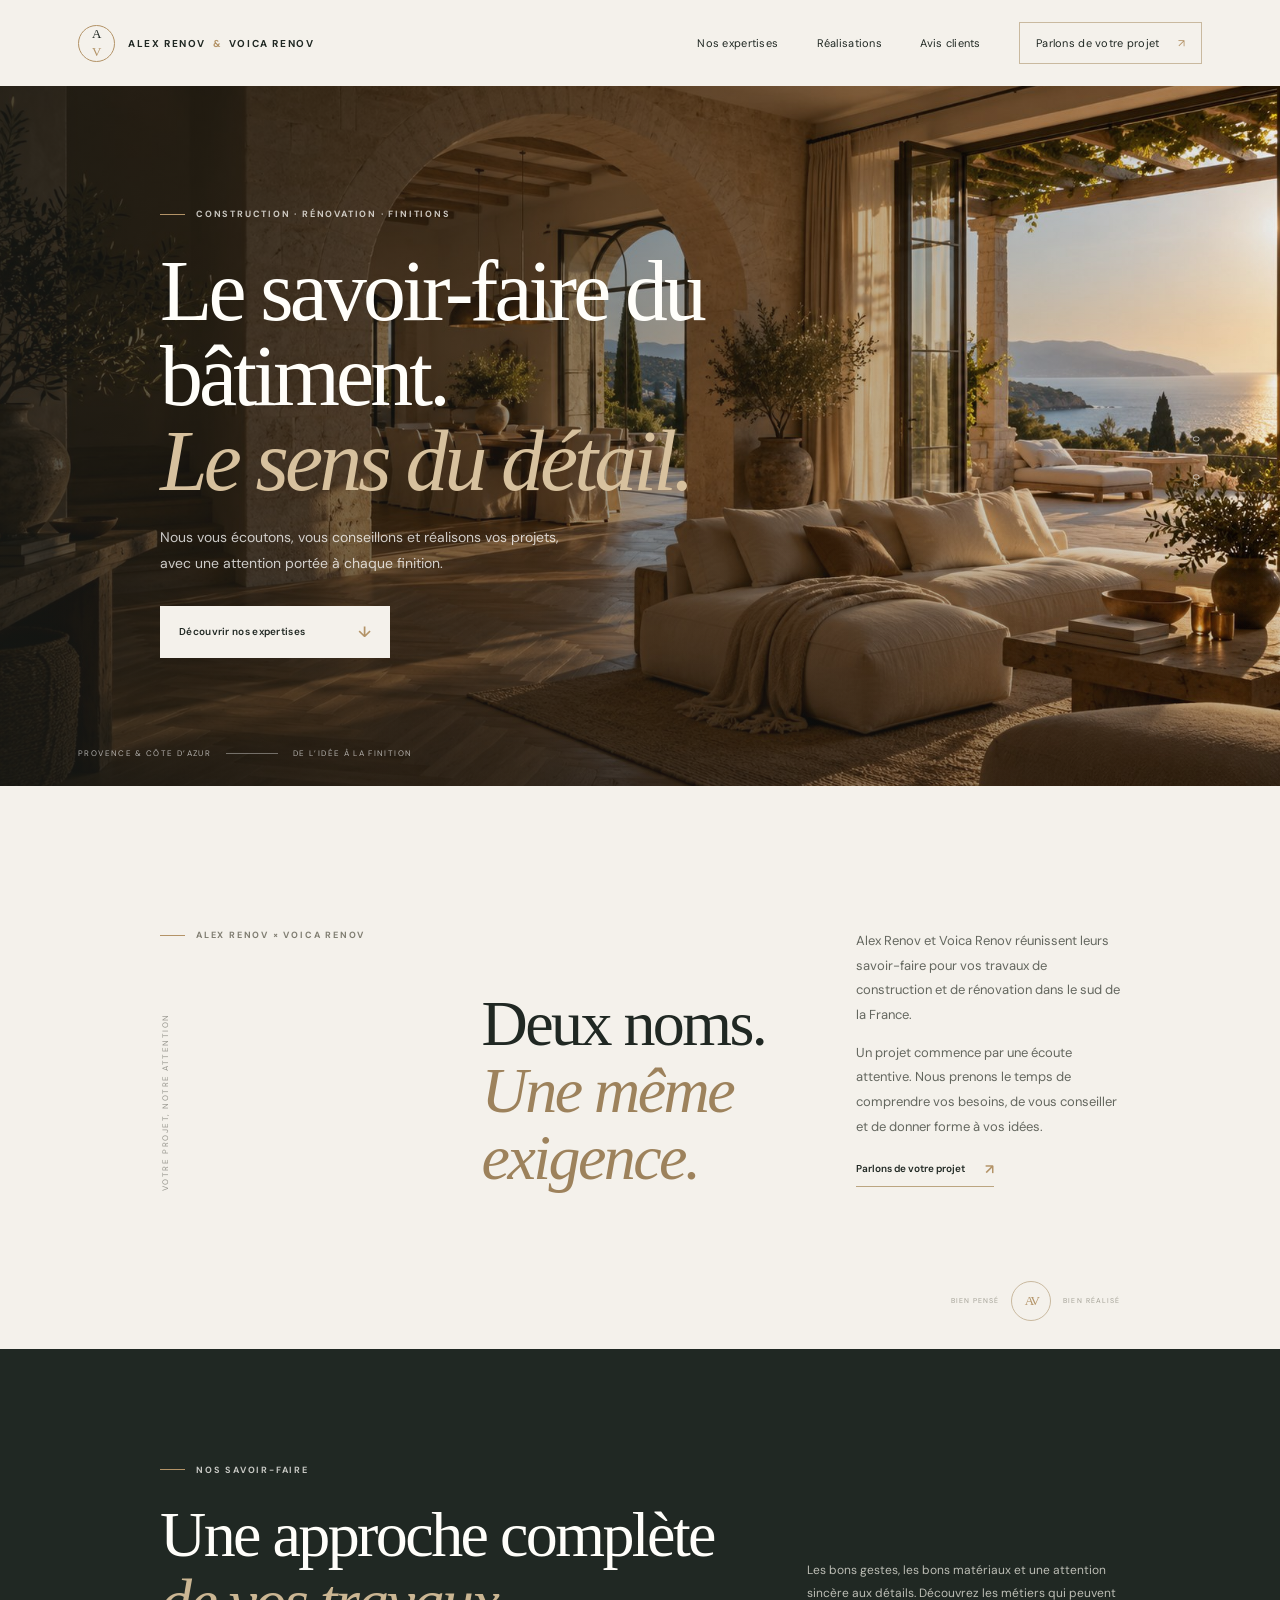
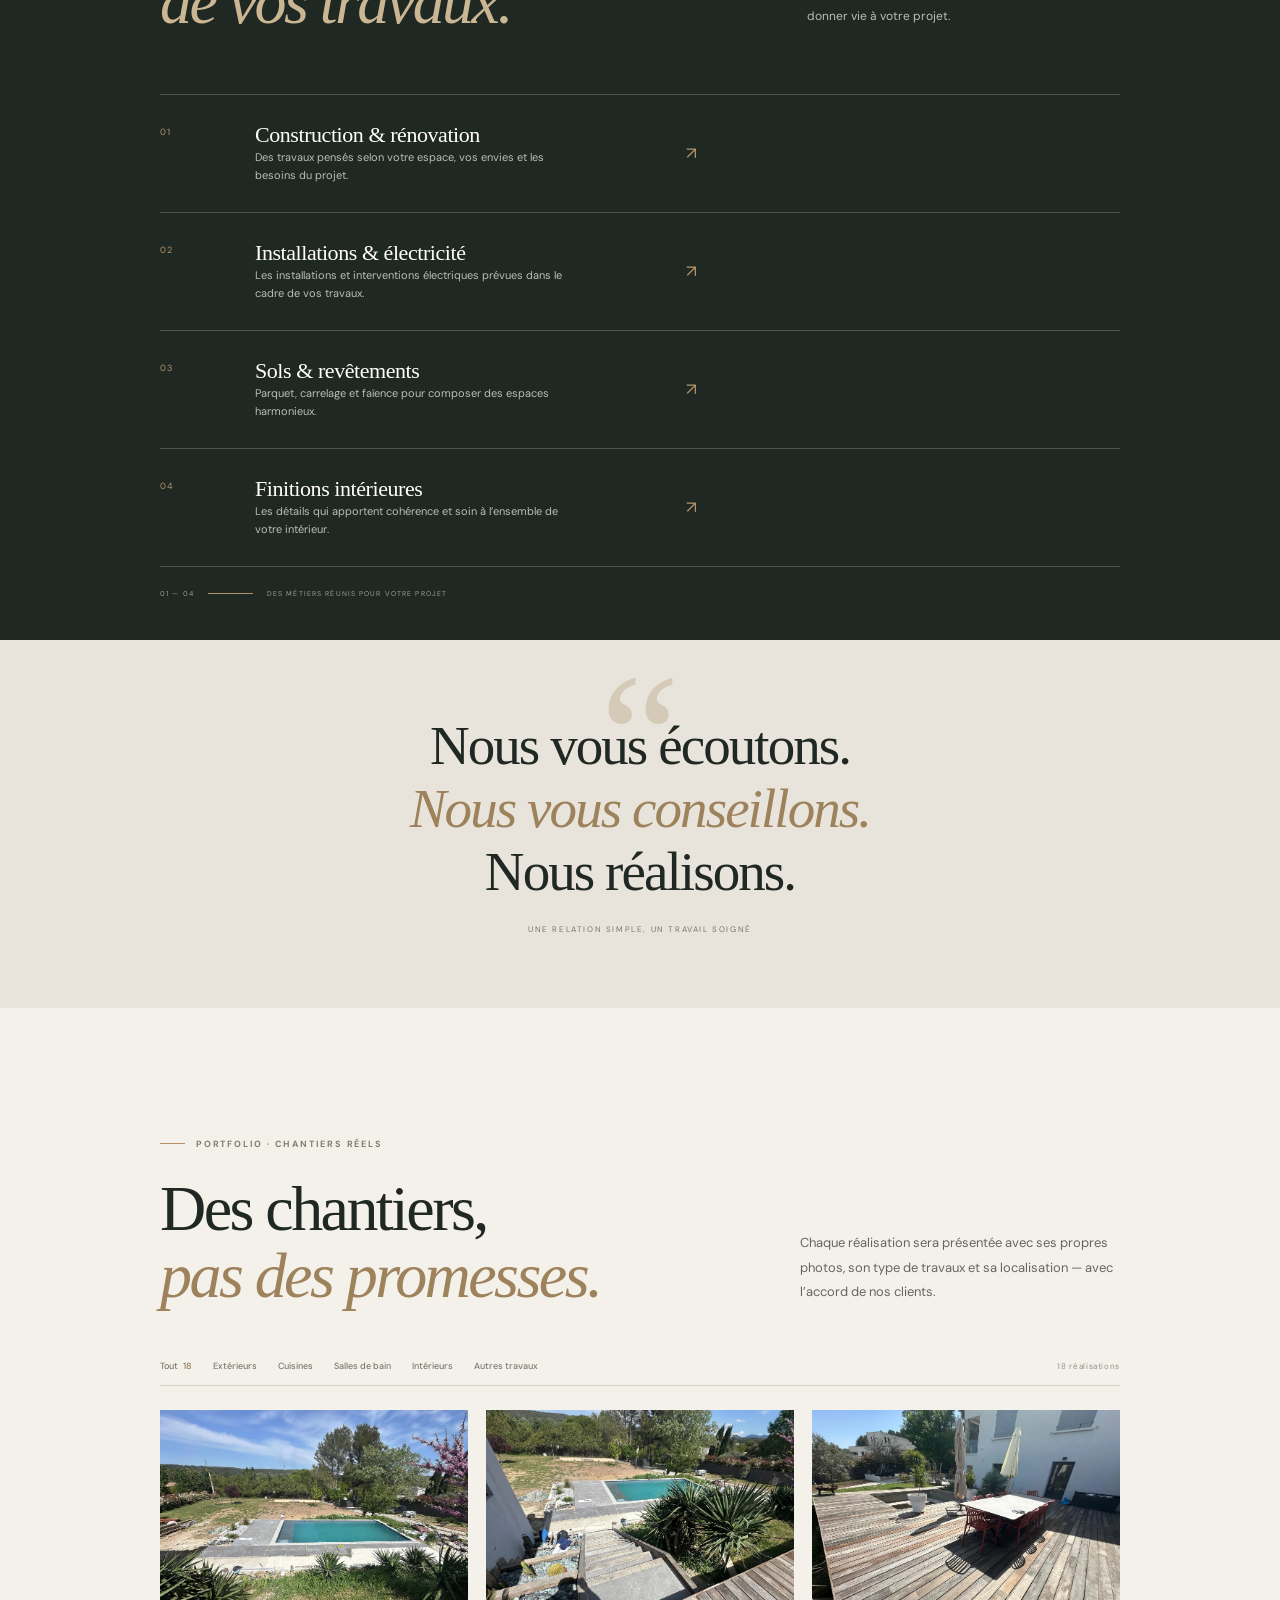
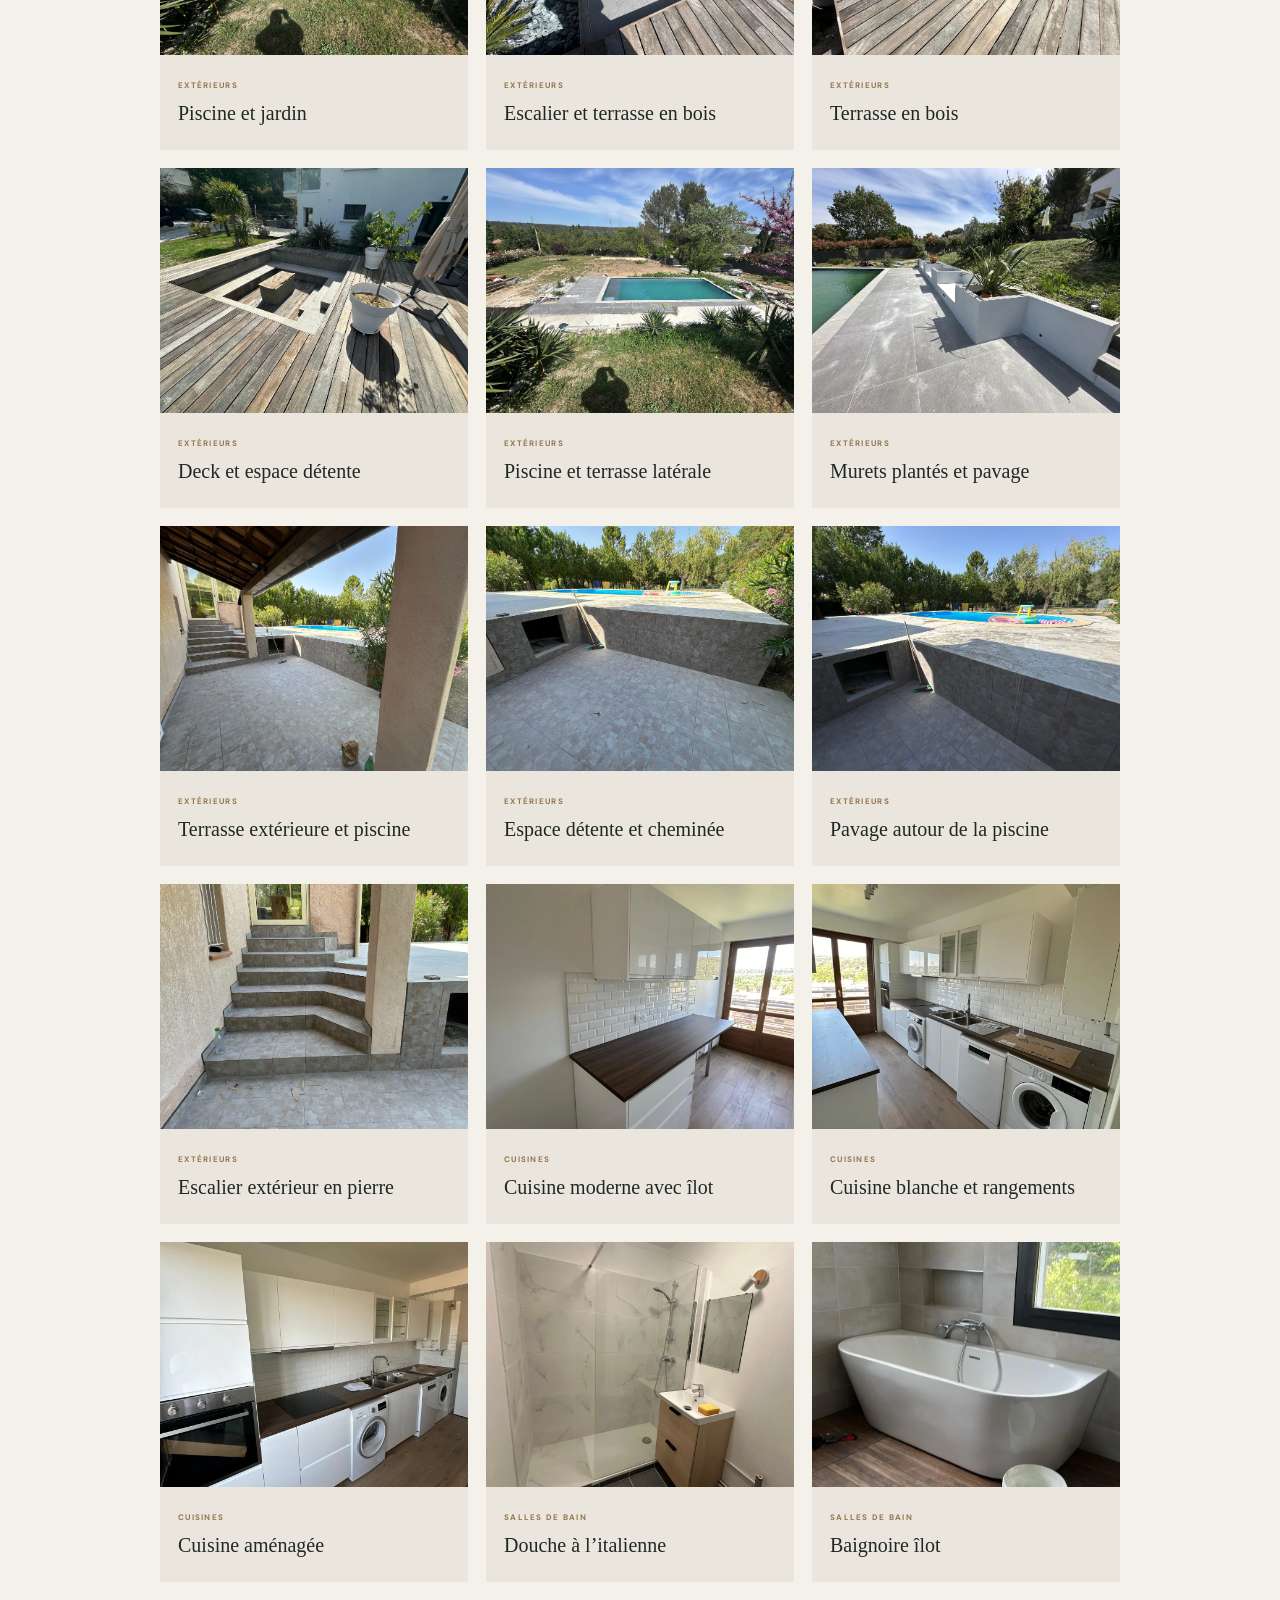
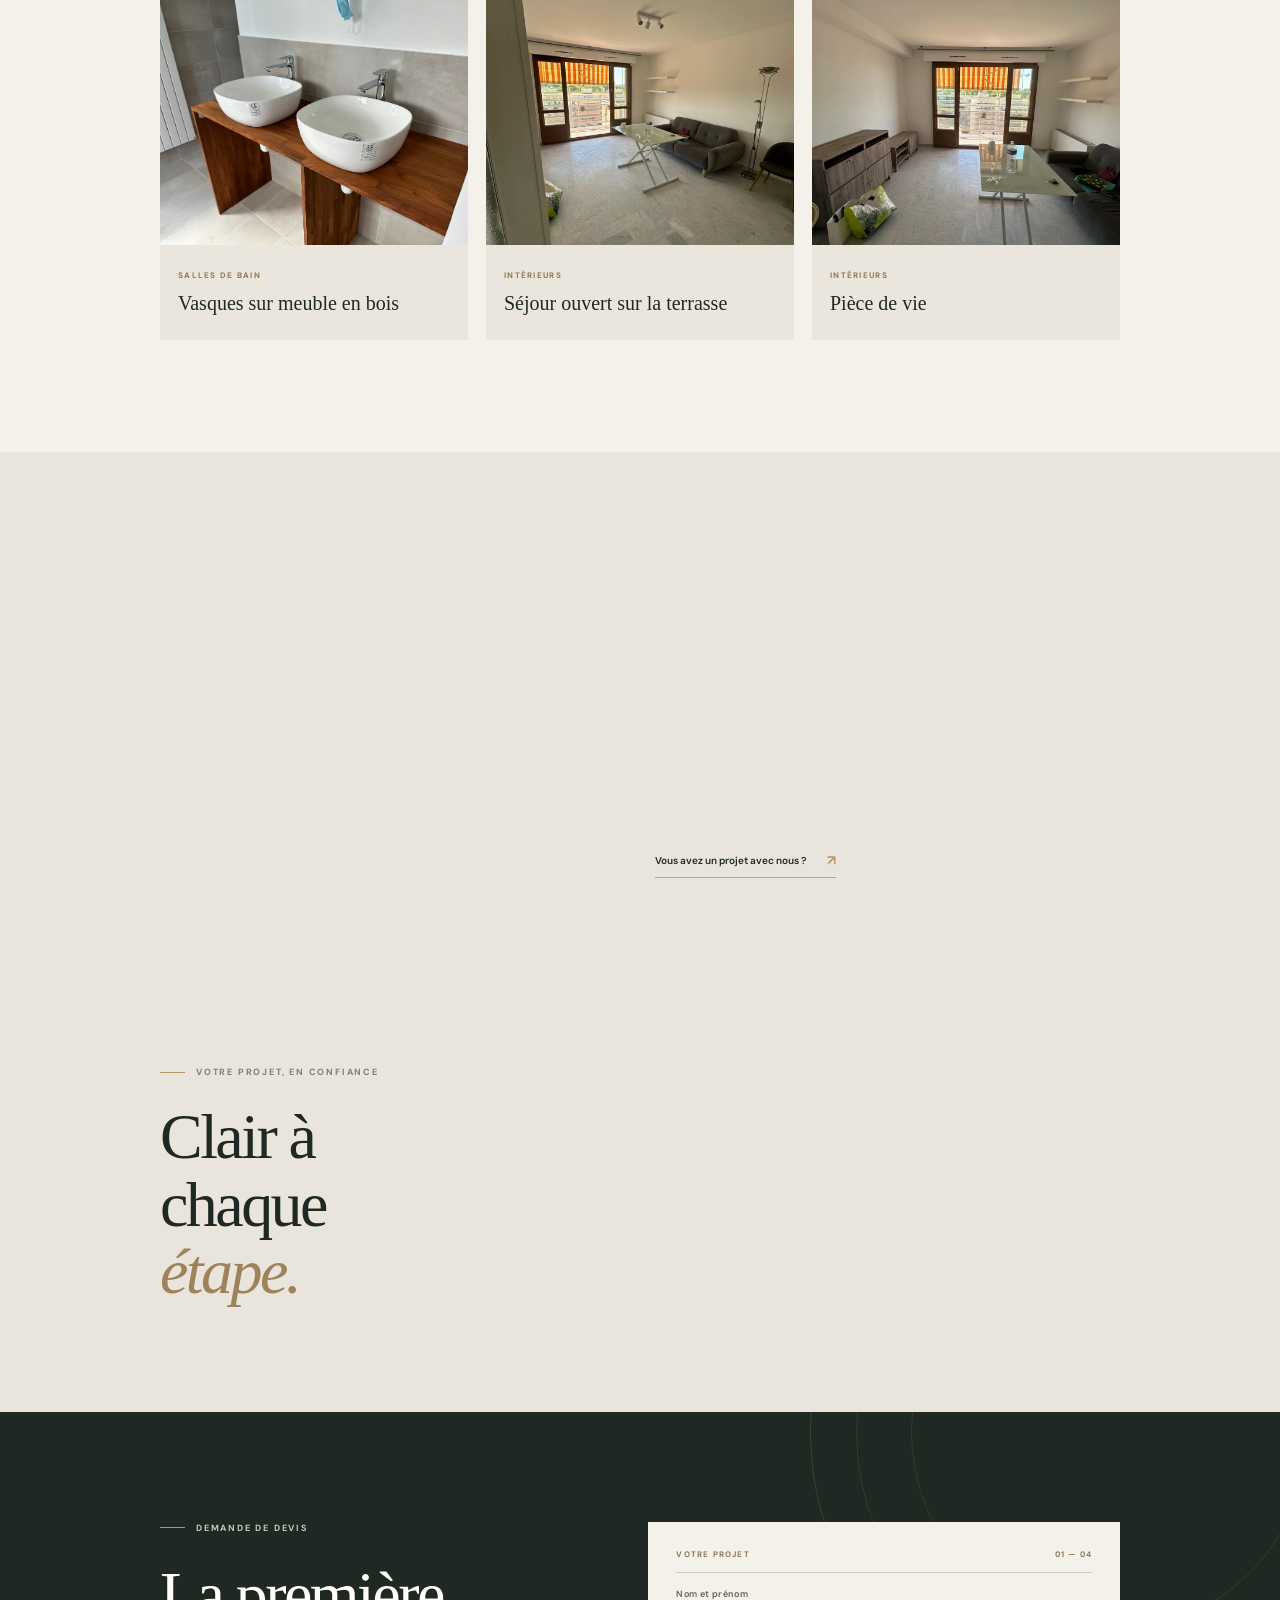
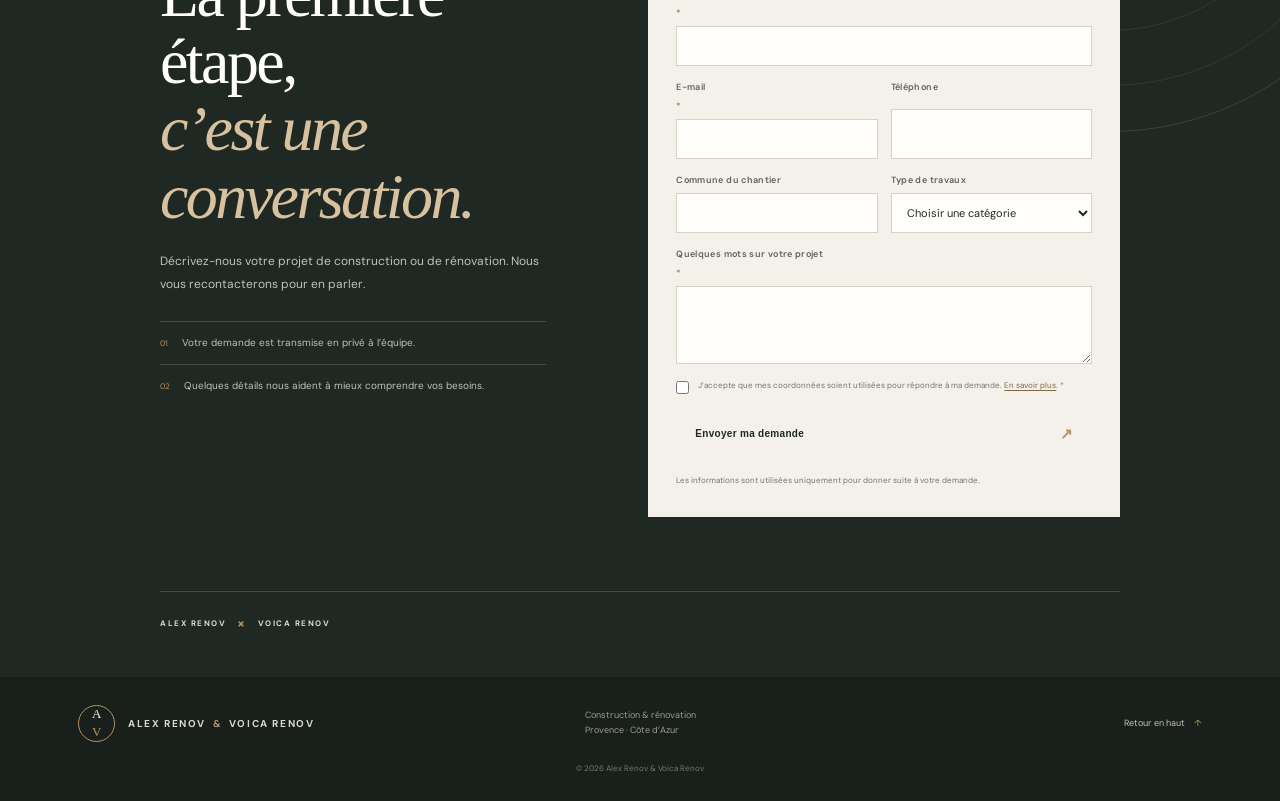
==== index.html @ f27bc90b "Publish Alex Renov & Voica Renov website" ====
<!doctype html>
<html lang="fr">
  <head>
    <meta charset="utf-8" />
    <meta name="viewport" content="width=device-width, initial-scale=1" />
    <meta name="theme-color" content="#202823" />
    <meta name="description" content="Alex Renov & Voica Renov — construction, rénovation et finitions en Provence et sur la Côte d’Azur. Nous vous écoutons, vous conseillons et réalisons vos projets." />
    <title>Alex Renov &amp; Voica Renov — Construction & rénovation</title>
    <link rel="preconnect" href="https://fonts.googleapis.com" />
    <link rel="preconnect" href="https://fonts.gstatic.com" crossorigin />
    <link href="https://fonts.googleapis.com/css2?family=DM+Sans:wght@400;500;600;700&family=Manrope:wght@400;500;600;700&display=swap" rel="stylesheet" />
    <link rel="stylesheet" href="styles.css" />
  </head>
  <body>
    <header class="site-header" id="top">
      <a class="brand" href="#top" aria-label="Alex Renov et Voica Renov — accueil">
        <span class="brand-mark" aria-hidden="true">A<span>V</span></span>
        <span class="brand-name">ALEX RENOV <i>&amp;</i> VOICA RENOV</span>
      </a>
      <button class="menu-toggle" aria-expanded="false" aria-controls="main-nav" aria-label="Ouvrir le menu">
        <span></span><span></span>
      </button>
      <nav class="main-nav" id="main-nav" aria-label="Navigation principale">
        <a href="#expertises">Nos expertises</a>
        <a href="#projets">Réalisations</a>
        <a href="#avis">Avis clients</a>
        <a class="nav-cta" href="#contact">Parlons de votre projet <span aria-hidden="true">↗</span></a>
      </nav>
    </header>

    <main>
      <section class="hero" aria-labelledby="hero-title">
        <div class="hero-image" role="img" aria-label="Intérieur méditerranéen lumineux avec pierre naturelle et parquet en chêne"></div>
        <div class="hero-content">
          <p class="eyebrow light"><span></span> CONSTRUCTION · RÉNOVATION · FINITIONS</p>
          <h1 id="hero-title">Le savoir-faire du bâtiment.<br /><em>Le sens du détail.</em></h1>
          <p class="hero-copy">Nous vous écoutons, vous conseillons et réalisons vos projets, avec une attention portée à chaque finition.</p>
          <a class="button button-light" href="#expertises">Découvrir nos expertises <span aria-hidden="true">↓</span></a>
        </div>
        <div class="hero-bottom">
          <span>PROVENCE &amp; CÔTE D’AZUR</span>
          <span class="hero-bottom-line"></span>
          <span>DE L’IDÉE À LA FINITION</span>
        </div>
        <div class="hero-index" aria-hidden="true">01 <span>/</span> 04</div>
      </section>

      <section class="intro section" id="approche">
        <div class="intro-label">
          <p class="eyebrow"><span></span> ALEX RENOV × VOICA RENOV</p>
          <p class="vertical-note">VOTRE PROJET, NOTRE ATTENTION</p>
        </div>
        <div class="intro-main">
          <h2>Deux noms.<br /><em>Une même exigence.</em></h2>
          <div class="intro-text">
            <p>Alex Renov et Voica Renov réunissent leurs savoir-faire pour vos travaux de construction et de rénovation dans le sud de la France.</p>
            <p>Un projet commence par une écoute attentive. Nous prenons le temps de comprendre vos besoins, de vous conseiller et de donner forme à vos idées.</p>
            <a class="text-link" href="#contact">Parlons de votre projet <span aria-hidden="true">↗</span></a>
          </div>
        </div>
        <div class="intro-stamp" aria-hidden="true"><span>BIEN PENSÉ</span><b>AV</b><span>BIEN RÉALISÉ</span></div>
      </section>

      <section class="expertise section" id="expertises">
        <div class="section-heading">
          <div>
            <p class="eyebrow light"><span></span> NOS SAVOIR-FAIRE</p>
            <h2>Une approche complète<br /><em>de vos travaux.</em></h2>
          </div>
          <p class="section-lead">Les bons gestes, les bons matériaux et une attention sincère aux détails. Découvrez les métiers qui peuvent donner vie à votre projet.</p>
        </div>
        <div class="expertise-list">
          <article class="expertise-item">
            <span class="expertise-number">01</span>
            <div><h3>Construction &amp; rénovation</h3><p>Des travaux pensés selon votre espace, vos envies et les besoins du projet.</p></div>
            <span class="expertise-arrow" aria-hidden="true">↗</span>
          </article>
          <article class="expertise-item">
            <span class="expertise-number">02</span>
            <div><h3>Installations &amp; électricité</h3><p>Les installations et interventions électriques prévues dans le cadre de vos travaux.</p></div>
            <span class="expertise-arrow" aria-hidden="true">↗</span>
          </article>
          <article class="expertise-item">
            <span class="expertise-number">03</span>
            <div><h3>Sols &amp; revêtements</h3><p>Parquet, carrelage et faïence pour composer des espaces harmonieux.</p></div>
            <span class="expertise-arrow" aria-hidden="true">↗</span>
          </article>
          <article class="expertise-item">
            <span class="expertise-number">04</span>
            <div><h3>Finitions intérieures</h3><p>Les détails qui apportent cohérence et soin à l’ensemble de votre intérieur.</p></div>
            <span class="expertise-arrow" aria-hidden="true">↗</span>
          </article>
        </div>
        <div class="expertise-foot"><span>01 — 04</span><span class="foot-rule"></span><span>DES MÉTIERS RÉUNIS POUR VOTRE PROJET</span></div>
      </section>

      <section class="quote-band" aria-label="Notre engagement">
        <div class="quote-mark" aria-hidden="true">“</div>
        <p>Nous vous écoutons.<br /><em>Nous vous conseillons.</em><br />Nous réalisons.</p>
        <span class="quote-caption">UNE RELATION SIMPLE, UN TRAVAIL SOIGNÉ</span>
      </section>

      <section class="portfolio section" id="projets">
        <div class="projects-heading">
          <div>
            <p class="eyebrow"><span></span> PORTFOLIO · CHANTIERS RÉELS</p>
            <h2>Des chantiers,<br /><em>pas des promesses.</em></h2>
          </div>
          <p>Chaque réalisation sera présentée avec ses propres photos, son type de travaux et sa localisation — avec l’accord de nos clients.</p>
        </div>
        <div class="portfolio-toolbar">
          <div class="portfolio-filters" role="group" aria-label="Filtrer les réalisations">
            <button type="button" data-filter="all" aria-pressed="true">Tout <span id="portfolio-total">18</span></button>
            <button type="button" data-filter="exterieurs" aria-pressed="false">Extérieurs</button>
            <button type="button" data-filter="cuisines" aria-pressed="false">Cuisines</button>
            <button type="button" data-filter="salles-de-bain" aria-pressed="false">Salles de bain</button>
            <button type="button" data-filter="interieurs" aria-pressed="false">Intérieurs</button>
            <button type="button" data-filter="autres-travaux" aria-pressed="false">Autres travaux</button>
          </div>
          <p id="portfolio-count" class="portfolio-count">18 réalisations</p>
        </div>
        <div class="portfolio-grid" id="portfolio-grid" aria-live="polite">
        </div>
      </section>

      <section class="reviews section" id="avis">
        <div class="reviews-copy">
          <p class="eyebrow"><span></span> AVIS CLIENTS</p>
          <h2>La confiance se construit<br /><em>projet après projet.</em></h2>
          <p>Les retours de nos clients sont publiés avec leur accord et une source clairement indiquée lorsqu’elle est disponible.</p>
          <a class="review-platform-link" id="review-platform-link" hidden target="_blank" rel="noopener noreferrer"></a>
        </div>
        <div class="reviews-list" id="reviews-list" aria-live="polite">
          <div class="review-empty"><span aria-hidden="true">✳</span><p>Les avis clients seront présentés ici après validation et accord de leurs auteurs.</p></div>
        </div>
        <a class="text-link" href="#contact">Vous avez un projet avec nous ? <span aria-hidden="true">↗</span></a>
      </section>

      <section class="process section">
        <div class="process-heading">
          <p class="eyebrow"><span></span> VOTRE PROJET, EN CONFIANCE</p>
          <h2>Clair à chaque<br /><em>étape.</em></h2>
        </div>
        <div class="process-steps">
          <article><span>01</span><h3>Écouter</h3><p>Vous nous partagez votre idée, vos besoins et vos priorités.</p></article>
          <article><span>02</span><h3>Conseiller</h3><p>Nous échangeons avec vous sur les travaux à envisager.</p></article>
          <article><span>03</span><h3>Réaliser</h3><p>Nous donnons forme au projet convenu, avec soin pour les détails.</p></article>
        </div>
      </section>

      <section class="contact" id="contact">
        <div class="contact-orb" aria-hidden="true"></div>
        <div class="contact-layout">
          <div class="contact-content">
            <p class="eyebrow light"><span></span> DEMANDE DE DEVIS</p>
            <h2>La première étape,<br /><em>c’est une conversation.</em></h2>
            <p>Décrivez-nous votre projet de construction ou de rénovation. Nous vous recontacterons pour en parler.</p>
            <div class="contact-promise"><span>01</span><p>Votre demande est transmise en privé à l’équipe.</p></div>
            <div class="contact-promise"><span>02</span><p>Quelques détails nous aident à mieux comprendre vos besoins.</p></div>
            <a class="direct-contact" id="direct-contact" hidden></a>
          </div>
          <form class="lead-form" id="lead-form">
            <div class="form-heading"><span>VOTRE PROJET</span><span>01 — 04</span></div>
            <label>Nom et prénom <em>*</em><input name="name" autocomplete="name" required maxlength="120" /></label>
            <div class="form-row">
              <label>E-mail <em>*</em><input name="email" type="email" autocomplete="email" required maxlength="254" /></label>
              <label>Téléphone<input name="phone" type="tel" autocomplete="tel" maxlength="40" /></label>
            </div>
            <div class="form-row">
              <label>Commune du chantier<input name="project_city" autocomplete="address-level2" maxlength="120" /></label>
              <label>Type de travaux
                <select name="service_type">
                  <option value="">Choisir une catégorie</option>
                  <option>Construction</option><option>Rénovation</option><option>Électricité</option>
                  <option>Installations</option><option>Parquet</option><option>Carrelage &amp; faïence</option><option>Finitions</option><option>Autre</option>
                </select>
              </label>
            </div>
            <label>Quelques mots sur votre projet <em>*</em><textarea name="message" rows="4" required minlength="10" maxlength="4000"></textarea></label>
            <label class="consent"><input type="checkbox" name="consent" required /><span>J’accepte que mes coordonnées soient utilisées pour répondre à ma demande. <a href="confidentialite.html">En savoir plus</a>. <em>*</em></span></label>
            <div class="honeypot" aria-hidden="true"><label>Ne pas remplir<input name="website" tabindex="-1" autocomplete="off" /></label></div>
            <button class="button button-light form-submit" type="submit">Envoyer ma demande <span aria-hidden="true">↗</span></button>
            <p class="form-status" id="form-status" role="status" aria-live="polite">Les informations sont utilisées uniquement pour donner suite à votre demande.</p>
          </form>
        </div>
        <div class="contact-brands"><span>ALEX RENOV</span><i>×</i><span>VOICA RENOV</span></div>
      </section>
    </main>

    <footer class="site-footer">
      <a class="brand footer-brand" href="#top"><span class="brand-mark" aria-hidden="true">A<span>V</span></span><span class="brand-name">ALEX RENOV <i>&amp;</i> VOICA RENOV</span></a>
      <p>Construction &amp; rénovation<br />Provence · Côte d’Azur</p>
      <a class="back-top" href="#top">Retour en haut <span aria-hidden="true">↑</span></a>
      <small>© <span id="year"></span> Alex Renov &amp; Voica Renov</small>
    </footer>
    <script src="site-config.js"></script>
    <script src="portfolio-data.js"></script>
    <script src="script.js"></script>
  </body>
</html>
---- styles.css ----
:root {
  --ink: #202823;
  --ink-soft: #38423b;
  --cream: #f4f1eb;
  --paper: #e9e4db;
  --sand: #d3c6b2;
  --gold: #b39367;
  --white: #fffefa;
  --muted: #7b7e75;
  --serif: Georgia, "Times New Roman", serif;
  --sans: "DM Sans", "Manrope", Arial, sans-serif;
}
* { box-sizing: border-box; }
html { scroll-behavior: smooth; }
body { margin: 0; background: var(--cream); color: var(--ink); font-family: var(--sans); -webkit-font-smoothing: antialiased; }
a { color: inherit; text-decoration: none; }
.site-header { height: 86px; padding: 0 6.1vw; display: flex; align-items: center; justify-content: space-between; background: var(--cream); position: relative; z-index: 10; }
.brand { display: inline-flex; align-items: center; gap: 13px; }
.brand-mark { display: grid; place-items: center; width: 37px; height: 37px; border: 1px solid var(--gold); border-radius: 50%; font: 13px var(--serif); letter-spacing: -3px; padding-right: 3px; color: var(--ink); }
.brand-mark span { color: var(--gold); }
.brand-name { font-size: 10px; font-weight: 700; letter-spacing: .16em; white-space: nowrap; }
.brand-name i { color: var(--gold); font-style: normal; padding: 0 3px; }
.main-nav { display: flex; align-items: center; gap: clamp(22px, 3vw, 48px); font-size: 11px; letter-spacing: .025em; }
.main-nav a:not(.nav-cta) { transition: color .2s ease; }
.main-nav a:not(.nav-cta):hover, .text-link:hover { color: #9a784c; }
.nav-cta { border: 1px solid #c9b99f; padding: 13px 16px; transition: background .2s ease, color .2s ease; }
.nav-cta:hover { background: var(--ink); color: var(--cream); }
.nav-cta span { margin-left: 15px; color: var(--gold); }
.menu-toggle { display: none; }
.hero { position: relative; min-height: min(700px, calc(100svh - 86px)); background: #28261e; color: var(--white); display: flex; align-items: center; overflow: hidden; }
.hero-image { position: absolute; inset: 0; background-image: linear-gradient(90deg, rgba(24, 26, 22, .78) 0%, rgba(24, 26, 22, .49) 40%, rgba(24, 26, 22, .05) 100%), linear-gradient(0deg, rgba(23, 24, 20, .3), transparent 38%), url("assets/hero-cote-azur.jpg"); background-position: center; background-size: cover; transform: scale(1.015); }
.hero-content { z-index: 1; position: relative; padding: 82px 0 88px 12.5vw; max-width: 790px; }
.eyebrow { margin: 0; display: flex; align-items: center; gap: 11px; color: #807e72; font-size: 9px; letter-spacing: .2em; font-weight: 700; }
.eyebrow span { display: inline-block; width: 25px; height: 1px; background: var(--gold); }
.eyebrow.light { color: rgba(255, 254, 250, .75); }
h1, h2, h3, p { margin-top: 0; }
.hero h1 { margin: 30px 0 19px; font: 500 clamp(46px, 6.7vw, 90px)/.99 var(--serif); letter-spacing: -.045em; }
h1 em, h2 em, .quote-band em { color: #d7c19e; font-weight: 400; }
.hero-copy { max-width: 430px; color: rgba(255,255,255,.77); font-size: 14px; line-height: 1.9; margin-bottom: 29px; }
.button { display: inline-flex; align-items: center; justify-content: space-between; gap: 35px; min-width: 230px; padding: 16px 19px; font-size: 10px; font-weight: 600; letter-spacing: .03em; transition: background .2s ease, transform .2s ease; }
.button:hover { transform: translateY(-2px); }
.button-light { color: var(--ink); background: var(--cream); }
.button-light:hover { background: var(--white); }
.button span { color: var(--gold); font-size: 15px; }
.hero-bottom { position: absolute; bottom: 28px; left: 6.1vw; right: 6.1vw; display: flex; align-items: center; gap: 15px; color: rgba(255,255,255,.64); font-size: 8px; letter-spacing: .17em; }
.hero-bottom-line { width: 52px; height: 1px; background: rgba(255,255,255,.36); }
.hero-index { position: absolute; right: 6.1vw; top: 50%; writing-mode: vertical-rl; font-size: 9px; letter-spacing: .15em; color: rgba(255,255,255,.74); }
.hero-index span { color: var(--gold); margin: 7px 0; }
.section { padding-left: 12.5vw; padding-right: 12.5vw; }
.intro { position: relative; padding-top: 143px; padding-bottom: 157px; display: grid; grid-template-columns: 1fr 3fr; gap: 8.5vw; }
.intro-label { display: flex; flex-direction: column; justify-content: space-between; }
.vertical-note { writing-mode: vertical-rl; transform: rotate(180deg); align-self: flex-start; margin: 0; color: #96958d; font-size: 8px; letter-spacing: .19em; }
.intro-main { display: grid; grid-template-columns: 1.1fr .9fr; gap: 4vw; align-items: end; }
h2 { margin-bottom: 0; font: 500 clamp(39px, 5vw, 65px)/1.05 var(--serif); letter-spacing: -.04em; }
h2 em { color: #9d825c; }
.intro-text { padding-bottom: 5px; }
.intro-text p, .projects-heading > p { color: #64675f; font-size: 13px; line-height: 1.9; }
.intro-text p + p { margin-top: 13px; }
.text-link { display: inline-flex; align-items: center; gap: 20px; border-bottom: 1px solid #bba580; padding-bottom: 8px; margin-top: 7px; font-size: 10px; font-weight: 600; transition: color .2s; }
.text-link span { color: var(--gold); font-size: 14px; }
.intro-stamp { position: absolute; bottom: 28px; right: 12.5vw; display: flex; align-items: center; gap: 12px; color: #a2a095; font-size: 7px; letter-spacing: .15em; }
.intro-stamp b { width: 40px; height: 40px; border: 1px solid #c9b99f; border-radius: 50%; display: grid; place-items: center; color: var(--gold); font: 13px var(--serif); letter-spacing: -2px; }
.expertise { background: var(--ink); color: var(--white); padding-top: 115px; padding-bottom: 42px; }
.section-heading { display: flex; align-items: end; justify-content: space-between; gap: 50px; margin-bottom: 59px; }
.section-heading h2 { margin-top: 25px; }
.section-heading h2 em { color: #cbb693; }
.section-lead { max-width: 310px; margin: 0 3px 7px 0; color: #bcbdb5; font-size: 12px; line-height: 1.9; }
.expertise-list { border-top: 1px solid rgba(255,255,255,.2); }
.expertise-item { display: grid; grid-template-columns: 65px 1.05fr 1fr 22px; gap: 30px; align-items: center; min-height: 118px; border-bottom: 1px solid rgba(255,255,255,.2); transition: padding .25s ease, background .25s ease; }
.expertise-item:hover { padding-left: 12px; background: rgba(255,255,255,.025); }
.expertise-number { align-self: start; padding-top: 31px; color: var(--gold); font-size: 9px; letter-spacing: .12em; }
.expertise-item h3 { margin: 0; font: 400 22px var(--serif); letter-spacing: -.02em; }
.expertise-item p { max-width: 310px; margin: 0; color: #bcbdb5; font-size: 11px; line-height: 1.7; }
.expertise-arrow { color: var(--gold); font-size: 17px; }
.expertise-foot { display: flex; align-items: center; gap: 14px; padding-top: 22px; color: #9d9e96; font-size: 7px; letter-spacing: .16em; }
.foot-rule { width: 45px; height: 1px; background: var(--gold); }
.quote-band { min-height: 360px; padding: 74px 15px; display: grid; place-items: center; text-align: center; background: var(--paper); position: relative; overflow: hidden; }
.quote-mark { position: absolute; top: 26px; color: #d5cab8; font: 180px/.8 var(--serif); }
.quote-band p { z-index: 1; margin: 0 0 20px; font: 500 clamp(33px, 4.4vw, 55px)/1.15 var(--serif); letter-spacing: -.035em; }
.quote-band em { color: #9d825c; }
.quote-caption { color: #77776e; font-size: 8px; letter-spacing: .2em; }
.portfolio { padding-top: 130px; padding-bottom: 112px; }
.projects-heading { display: flex; justify-content: space-between; align-items: end; gap: 50px; margin-bottom: 51px; }
.projects-heading h2 { margin-top: 25px; }
.projects-heading > p { max-width: 320px; margin-bottom: 4px; }
.portfolio-toolbar { display: flex; align-items: center; justify-content: space-between; gap: 20px; margin: 0 0 24px; border-bottom: 1px solid #d5cec2; }
.portfolio-filters { display: flex; flex-wrap: wrap; gap: 7px 21px; }
.portfolio-filters button { position: relative; border: 0; padding: 0 0 13px; background: transparent; color: #77796f; font: 500 9px var(--sans); cursor: pointer; }
.portfolio-filters button:hover,.portfolio-filters button.active { color: var(--ink); }
.portfolio-filters button.active::after { content: ""; position: absolute; bottom: -1px; left: 0; right: 0; height: 2px; background: var(--gold); }
.portfolio-filters button span { color: #92764e; margin-left: 3px; }
.portfolio-count { flex: 0 0 auto; margin: 0 0 13px; color: #929187; font-size: 8px; letter-spacing: .08em; }
.portfolio-grid { display: grid; grid-template-columns: repeat(3, minmax(0, 1fr)); gap: 18px; }
.portfolio-empty { grid-column: 1/-1; min-height: 286px; padding: 45px; display: flex; flex-direction: column; align-items: flex-start; justify-content: center; border-top: 1px solid #cfc5b6; border-bottom: 1px solid #cfc5b6; background: #eeeae2; }
.empty-index { color: var(--gold); font-size: 8px; letter-spacing: .2em; }
.portfolio-empty h3 { margin: 22px 0 12px; font: 500 36px/1.1 var(--serif); letter-spacing: -.03em; }
.portfolio-empty h3 em { color: #9d825c; font-weight: 400; }
.portfolio-empty p { max-width: 510px; margin: 0; color: #6b6d64; font-size: 11px; line-height: 1.8; }
.portfolio-card { min-width: 0; background: #ebe6dd; }
.portfolio-card img { display: block; width: 100%; height: 245px; object-fit: cover; background: #d8d1c6; }
.portfolio-caption { padding: 17px 18px 20px; }
.portfolio-category { color: #92764e; font-size: 8px; font-weight: 700; letter-spacing: .16em; text-transform: uppercase; }
.portfolio-caption h3 { margin: 9px 0 5px; font: 500 20px var(--serif); }
.portfolio-caption p { margin: 0; color: #6d6f67; font-size: 10px; line-height: 1.7; }
.portfolio-caption .portfolio-description { margin-top: 8px; }
.project-tags { display: flex; gap: 10px; flex-wrap: wrap; margin-top: 19px; }
.project-tags span { border: 1px solid #d5cec2; padding: 10px 14px; color: #65665e; font-size: 9px; }
.reviews { padding-top: 88px; padding-bottom: 92px; background: #e9e5dc; display: grid; grid-template-columns: .9fr 1.1fr; column-gap: 9vw; row-gap: 25px; align-items: end; }
.reviews-copy h2 { margin-top: 22px; font-size: clamp(37px, 4.3vw, 57px); }
.reviews-copy > p:last-child { max-width: 430px; margin: 20px 0 0; color: #65675f; font-size: 11px; line-height: 1.8; }
.review-platform-link { display: inline-block; margin-top: 17px; color: #8b714b; font-size: 10px; text-decoration: underline; text-underline-offset: 3px; }
.review-platform-link[hidden] { display: none; }
.reviews-list { align-self: stretch; display: grid; align-content: center; }
.review-empty { min-height: 176px; padding: 25px 28px; border-top: 1px solid #c6b89f; border-bottom: 1px solid #c6b89f; display: flex; flex-direction: column; justify-content: center; gap: 15px; }
.review-empty > span { color: var(--gold); font-size: 18px; }
.review-empty p { margin: 0; max-width: 360px; color: #64675f; font: 18px/1.45 var(--serif); }
.review-item { padding: 23px 26px; border-top: 1px solid #c6b89f; }
.review-item:last-child { border-bottom: 1px solid #c6b89f; }
.review-stars { margin-bottom: 14px; color: #99784d; font-size: 13px; letter-spacing: .16em; }
.review-item blockquote { margin: 0 0 14px; color: #3b443d; font: 18px/1.5 var(--serif); }
.review-author { margin: 0; color: #77796f; font-size: 9px; letter-spacing: .06em; }
.review-source { display: inline-block; margin-top: 10px; color: #8c714d; font-size: 9px; text-decoration: underline; text-underline-offset: 3px; }
.reviews > .text-link { grid-column: 2; justify-self: start; margin-top: 0; }
.process { background: #e9e5dc; padding-top: 96px; padding-bottom: 107px; display: grid; grid-template-columns: .85fr 1.6fr; gap: 10vw; }
.process-heading h2 { margin-top: 25px; }
.process-steps { display: grid; grid-template-columns: repeat(3, 1fr); gap: 24px; align-self: end; }
.process-steps article { border-top: 1px solid #b7a789; padding-top: 16px; }
.process-steps article > span { color: var(--gold); font-size: 9px; letter-spacing: .1em; }
.process-steps h3 { margin: 26px 0 10px; font: 400 22px var(--serif); }
.process-steps p { margin: 0; color: #696b63; font-size: 10px; line-height: 1.8; }
.contact { position: relative; overflow: hidden; padding: 110px 12.5vw 45px; background: var(--ink); color: var(--white); }
.contact-orb { position: absolute; width: 600px; height: 600px; right: -130px; top: -280px; border: 1px solid rgba(179,147,103,.22); border-radius: 50%; }
.contact-orb::before, .contact-orb::after { content: ""; position: absolute; border: 1px solid rgba(179,147,103,.15); border-radius: 50%; inset: 45px; }
.contact-orb::after { inset: 100px; }
.contact-layout { position: relative; display: grid; grid-template-columns: .9fr 1.1fr; gap: 8vw; align-items: start; }
.contact-content { position: relative; max-width: 520px; }
.contact-content h2 { margin: 27px 0 20px; }
.contact-content h2 em { color: #d7c19e; }
.contact-content > p:not(.eyebrow):not(.contact-hint) { max-width: 425px; color: #c1c2ba; font-size: 12px; line-height: 1.9; margin-bottom: 26px; }
.contact-promise { display: flex; gap: 14px; align-items: baseline; border-top: 1px solid rgba(255,255,255,.16); padding: 13px 0; }
.contact-promise span { color: var(--gold); font-size: 8px; }
.contact-promise p { margin: 0; color: #bec0b7; font-size: 10px; line-height: 1.6; }
.direct-contact { display: inline-block; margin-top: 10px; color: #ddc9a6; font-size: 11px; }
.direct-contact[hidden] { display: none; }
.lead-form { position: relative; padding: 27px 28px 23px; background: var(--cream); color: var(--ink); display: grid; gap: 15px; }
.form-heading { display: flex; justify-content: space-between; padding-bottom: 13px; border-bottom: 1px solid #d5cec2; color: #8a785c; font-size: 8px; font-weight: 700; letter-spacing: .15em; }
.lead-form label { display: grid; gap: 7px; color: #5e635a; font-size: 9px; font-weight: 600; letter-spacing: .04em; }
.lead-form label em { color: #9d825c; font-style: normal; }
.lead-form input:not([type=checkbox]),.lead-form textarea,.lead-form select { width: 100%; min-height: 40px; padding: 10px 11px; border: 1px solid #d6d0c5; border-radius: 0; background: #fffefa; color: var(--ink); font: 11px var(--sans); outline: none; }
.lead-form textarea { resize: vertical; }
.lead-form input:focus,.lead-form textarea:focus,.lead-form select:focus { border-color: var(--gold); box-shadow: 0 0 0 2px #b3936720; }
.form-row { display: grid; grid-template-columns: 1fr 1fr; gap: 13px; }
.lead-form .consent { display: flex; grid-template-columns: 15px 1fr; gap: 9px; align-items: flex-start; color: #73756d; font-size: 8px; line-height: 1.6; letter-spacing: 0; font-weight: 400; }
.consent input { margin: 2px 0 0; accent-color: var(--gold); }
.consent a { color: #806944; text-decoration: underline; text-underline-offset: 2px; }
.honeypot { position: absolute; left: -10000px; width: 1px; height: 1px; overflow: hidden; }
.form-submit { width: 100%; border: 0; cursor: pointer; text-align: left; }
.form-submit:disabled { opacity: .55; cursor: wait; }
.form-status { min-height: 20px; margin: 0; color: #73756d; font-size: 8px; line-height: 1.5; }
.privacy-page { max-width: 790px; padding: 95px 30px 110px; margin: 0 auto; }
.privacy-page h1 { margin: 24px 0 20px; font: 500 58px/1.05 var(--serif); letter-spacing: -.04em; }
.privacy-page h2 { margin: 34px 0 10px; font: 500 25px var(--serif); }
.privacy-page > p:not(.eyebrow) { color: #62665e; font-size: 13px; line-height: 1.85; }
.privacy-reminder { margin-top: 40px; padding: 17px; border-left: 2px solid var(--gold); background: #e9e5dc; }
.contact-brands { position: relative; display: flex; align-items: center; gap: 11px; margin-top: 74px; padding-top: 22px; border-top: 1px solid rgba(255,255,255,.17); color: #dedbd2; font-size: 8px; font-weight: 700; letter-spacing: .19em; }
.contact-brands i { color: var(--gold); font-style: normal; font-size: 14px; }
.site-footer { min-height: 124px; padding: 27px 6.1vw; display: grid; grid-template-columns: 1fr 1fr 1fr; align-items: center; gap: 20px; background: #191f1b; color: #d9d8d0; }
.footer-brand { justify-self: start; }
.footer-brand .brand-mark { color: var(--cream); }
.site-footer > p { justify-self: center; margin: 0; color: #9b9d95; font-size: 9px; line-height: 1.7; }
.back-top { justify-self: end; color: #c5c3ba; font-size: 9px; }
.back-top span { color: var(--gold); margin-left: 7px; }
.site-footer small { grid-column: 1/-1; justify-self: center; color: #757a72; font-size: 8px; }
.reveal { opacity: 0; transform: translateY(18px); transition: opacity .7s ease, transform .7s ease; }
.reveal.visible { opacity: 1; transform: translateY(0); }
@media (prefers-reduced-motion: reduce) { *, *::before, *::after { scroll-behavior: auto !important; transition-duration: .01ms !important; animation-duration: .01ms !important; } .reveal { opacity: 1; transform: none; } }
@media (max-width: 900px) {
  .site-header { padding: 0 5vw; }
  .main-nav { gap: 20px; }
  .main-nav a { font-size: 10px; }
  .section { padding-left: 8vw; padding-right: 8vw; }
  .intro { gap: 5vw; }
  .intro-main { grid-template-columns: 1fr; gap: 27px; }
  .intro-stamp { right: 8vw; }
  .contact { padding-left: 8vw; padding-right: 8vw; }
}
@media (max-width: 650px) {
  .site-header { height: 72px; }
  .brand-name { font-size: 8px; letter-spacing: .11em; }
  .brand-mark { width: 33px; height: 33px; }
  .menu-toggle { display: flex; flex-direction: column; gap: 6px; border: 0; background: transparent; padding: 12px 4px; cursor: pointer; }
  .menu-toggle span { width: 22px; height: 1px; background: var(--ink); transition: transform .2s; }
  .menu-toggle[aria-expanded="true"] span:first-child { transform: translateY(3.5px) rotate(45deg); }
  .menu-toggle[aria-expanded="true"] span:last-child { transform: translateY(-3.5px) rotate(-45deg); }
  .main-nav { display: none; position: absolute; top: 72px; left: 0; right: 0; padding: 20px 6vw 25px; background: var(--cream); box-shadow: 0 14px 20px #151b151a; flex-direction: column; align-items: stretch; gap: 0; }
  .main-nav.open { display: flex; }
  .main-nav a:not(.nav-cta) { padding: 14px 0; border-bottom: 1px solid #ded8ce; }
  .nav-cta { margin-top: 15px; text-align: center; }
  .hero { min-height: 690px; min-height: calc(92svh - 72px); }
  .hero-image { background-position: 58% center; background-image: linear-gradient(90deg, rgba(24,26,22,.74), rgba(24,26,22,.25)), linear-gradient(0deg, rgba(23,24,20,.33), transparent 50%), url("assets/hero-cote-azur.jpg"); }
  .hero-content { padding: 70px 7vw 90px; }
  .hero h1 { font-size: clamp(47px, 13vw, 68px); }
  .hero-copy { max-width: 330px; font-size: 13px; }
  .hero-bottom { left: 7vw; right: 7vw; gap: 9px; font-size: 6px; letter-spacing: .12em; }
  .hero-bottom-line { width: 22px; }
  .hero-index { right: 7vw; top: auto; bottom: 57px; writing-mode: horizontal-tb; }
  .hero-index span { margin: 0 6px; }
  .section { padding-left: 7vw; padding-right: 7vw; }
  .intro { padding-top: 90px; padding-bottom: 120px; grid-template-columns: 1fr; gap: 35px; }
  .vertical-note { display: none; }
  .intro-main { gap: 24px; }
  h2 { font-size: clamp(39px, 10vw, 56px); }
  .intro-text p { font-size: 12px; }
  .intro-stamp { right: 7vw; bottom: 22px; }
  .expertise { padding-top: 83px; padding-bottom: 31px; }
  .section-heading, .projects-heading { display: block; margin-bottom: 35px; }
  .section-heading h2, .projects-heading h2 { margin-top: 22px; }
  .section-lead, .projects-heading > p { margin: 22px 0 0; font-size: 11px; }
  .expertise-item { grid-template-columns: 32px 1fr 18px; gap: 12px; min-height: 120px; }
  .expertise-item > div { padding: 18px 0; }
  .expertise-number { padding-top: 22px; font-size: 8px; }
  .expertise-item h3 { font-size: 19px; margin-bottom: 8px; }
  .expertise-item p { font-size: 10px; }
  .expertise-arrow { font-size: 14px; }
  .expertise-foot { font-size: 6px; letter-spacing: .11em; }
  .quote-band { min-height: 300px; }
  .quote-mark { font-size: 145px; }
  .quote-band p { font-size: 39px; }
  .quote-caption { font-size: 7px; }
  .portfolio { padding-top: 87px; padding-bottom: 76px; }
  .portfolio-toolbar { align-items: start; flex-direction: column; gap: 9px; margin-bottom: 17px; }
  .portfolio-filters { gap: 4px 16px; }
  .portfolio-grid { grid-template-columns: repeat(2, minmax(0, 1fr)); gap: 11px; }
  .portfolio-empty { min-height: 250px; padding: 27px; }
  .portfolio-empty h3 { font-size: 31px; }
  .portfolio-card img { height: 150px; }
  .portfolio-caption { padding: 12px 10px 14px; }
  .portfolio-caption h3 { font-size: 16px; }
  .portfolio-caption p { font-size: 9px; }
  .project-tags span { font-size: 8px; padding: 9px 11px; }
  .reviews { padding-top: 72px; padding-bottom: 76px; grid-template-columns: 1fr; gap: 24px; }
  .reviews-copy h2 { font-size: 39px; }
  .reviews > .text-link { grid-column: 1; }
  .review-empty { min-height: 135px; }
  .process { padding-top: 78px; padding-bottom: 82px; grid-template-columns: 1fr; gap: 38px; }
  .process-steps { grid-template-columns: 1fr; gap: 22px; }
  .process-steps article { display: grid; grid-template-columns: 34px 1fr; column-gap: 12px; padding-top: 13px; }
  .process-steps article > span { grid-row: span 2; }
  .process-steps h3 { margin: 0 0 6px; font-size: 20px; }
  .process-steps p { font-size: 10px; }
  .contact { padding: 83px 7vw 35px; }
  .contact-layout { grid-template-columns: 1fr; gap: 32px; }
  .contact-content h2 { font-size: 41px; }
  .contact-content > p:not(.eyebrow) { font-size: 11px; }
  .lead-form { padding: 21px 17px 18px; }
  .lead-form .form-row { grid-template-columns: 1fr; }
  .contact-orb { width: 390px; height: 390px; right: -250px; top: -135px; }
  .contact-brands { margin-top: 55px; font-size: 7px; }
  .site-footer { padding: 24px 7vw; grid-template-columns: 1fr auto; gap: 15px; }
  .site-footer > p { display: none; }
  .back-top { grid-column: 2; grid-row: 1; }
  .footer-brand { grid-column: 1; grid-row: 1; }
  .site-footer small { grid-column: 1/-1; }
}
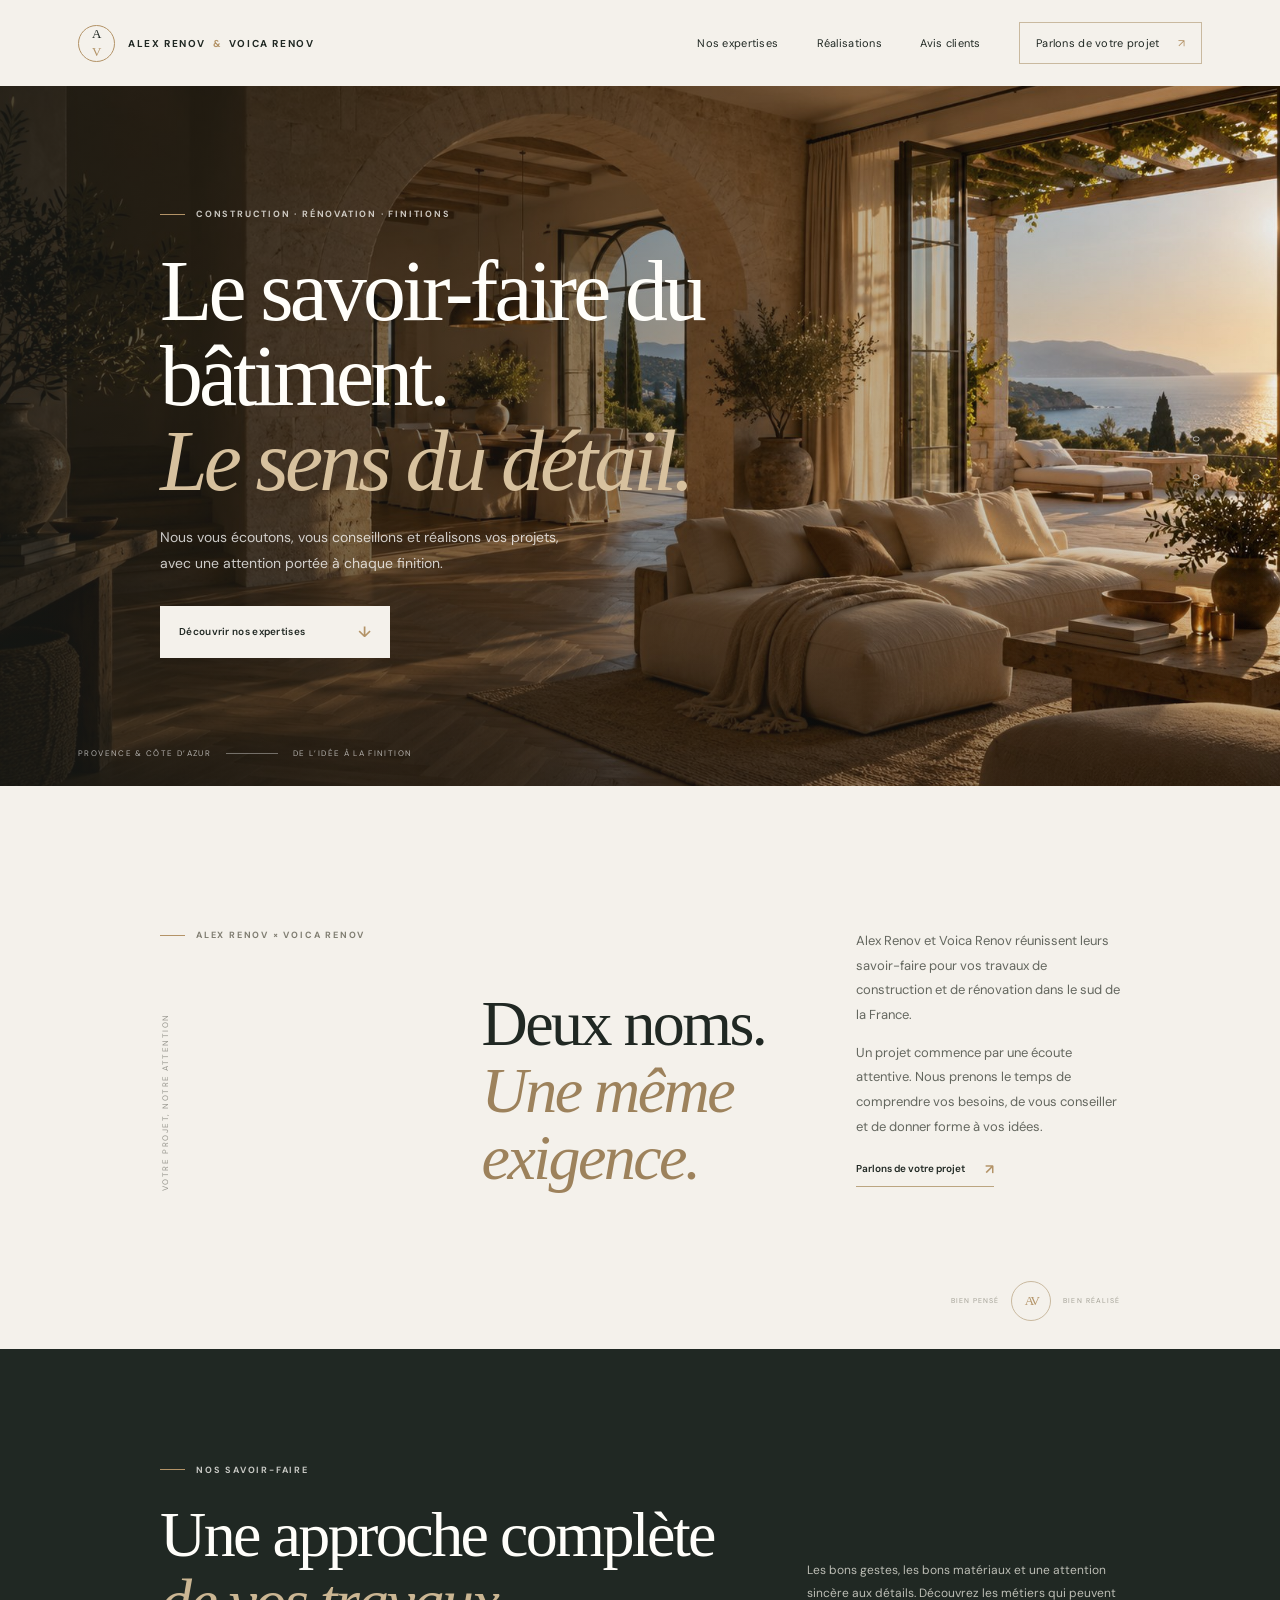
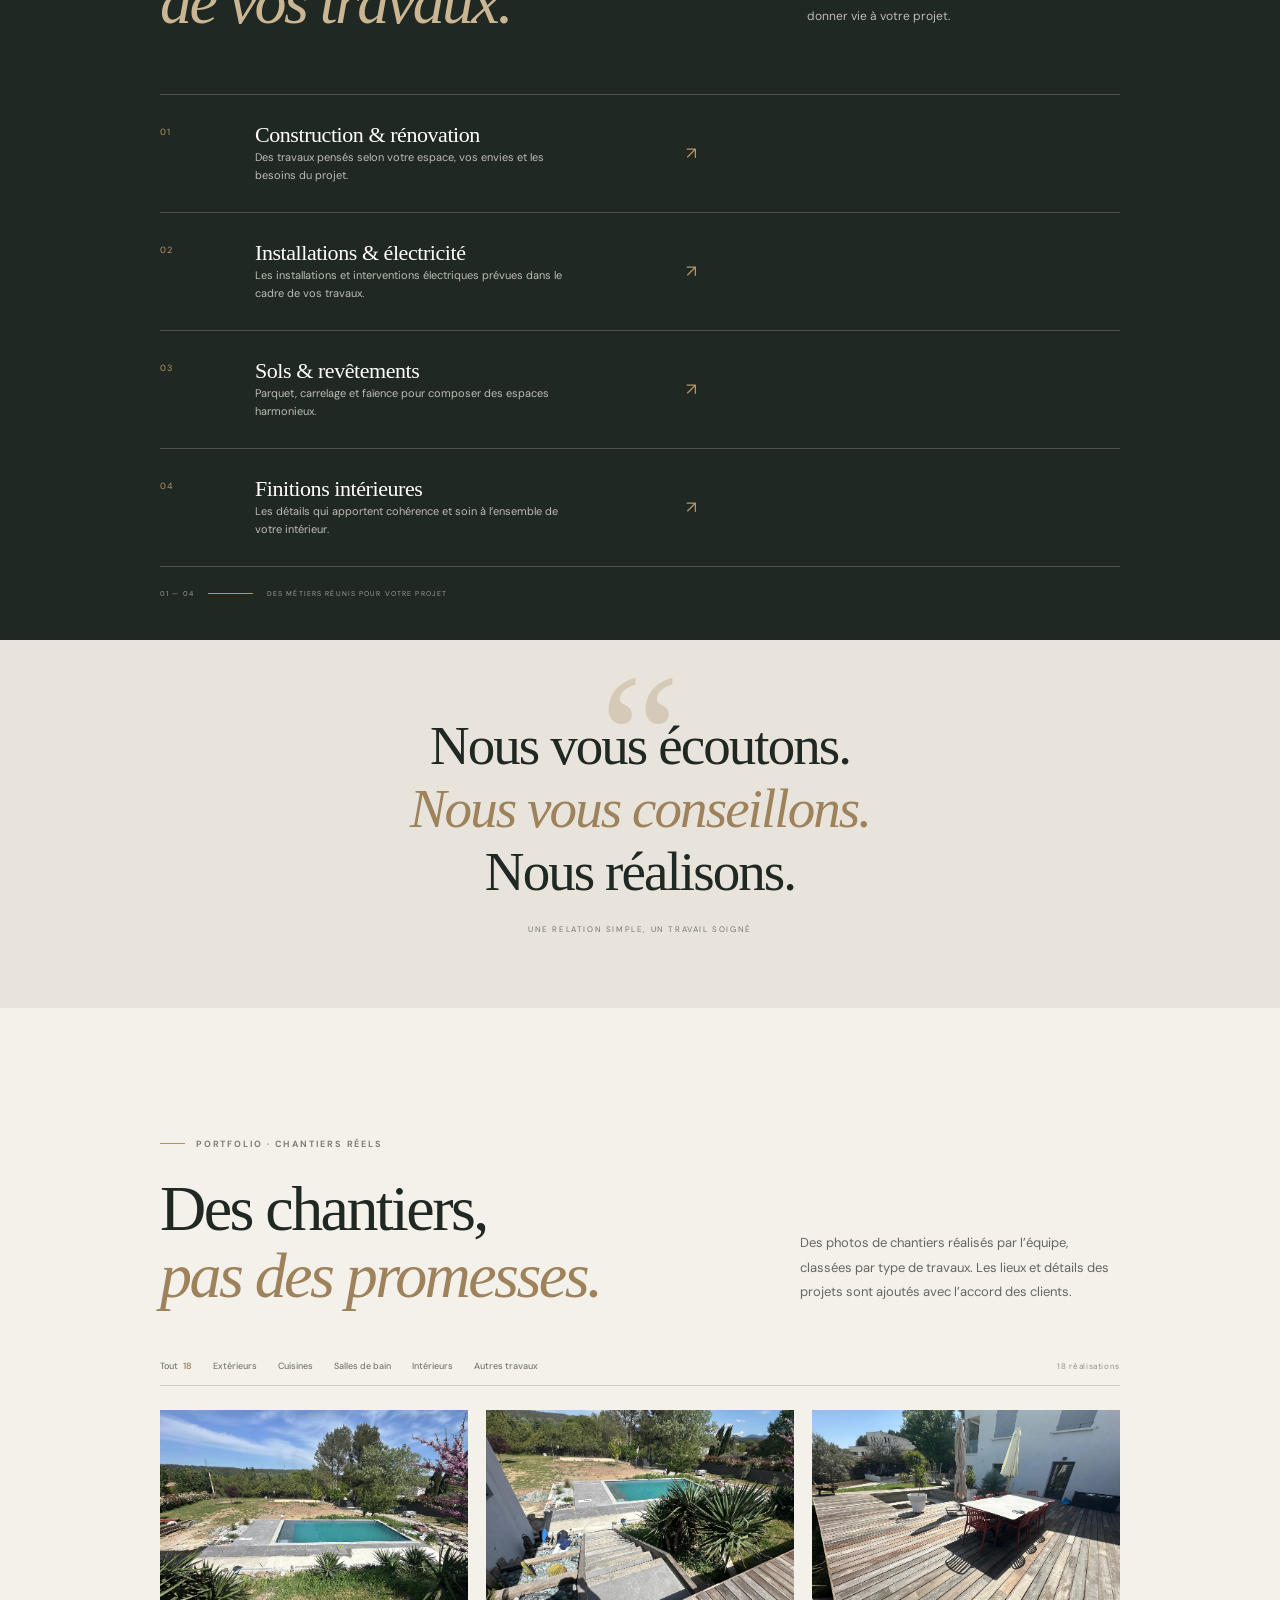
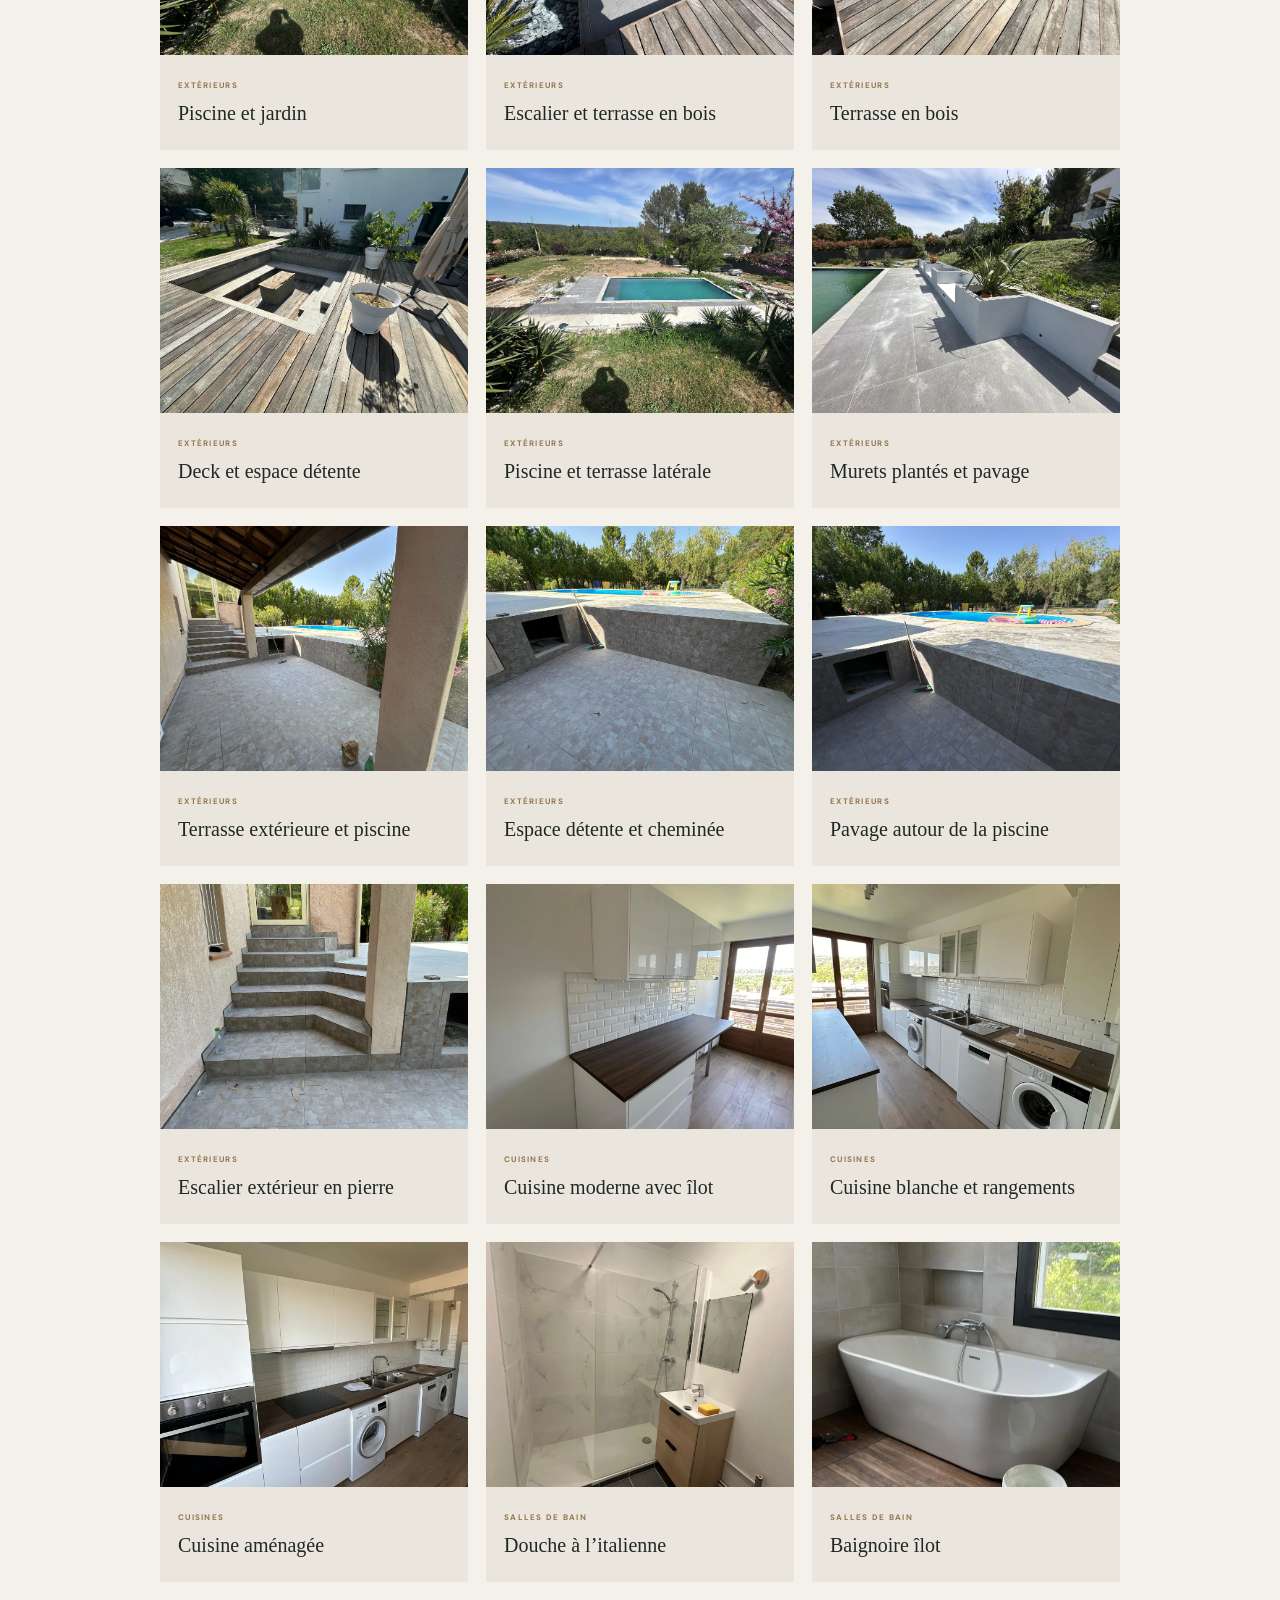
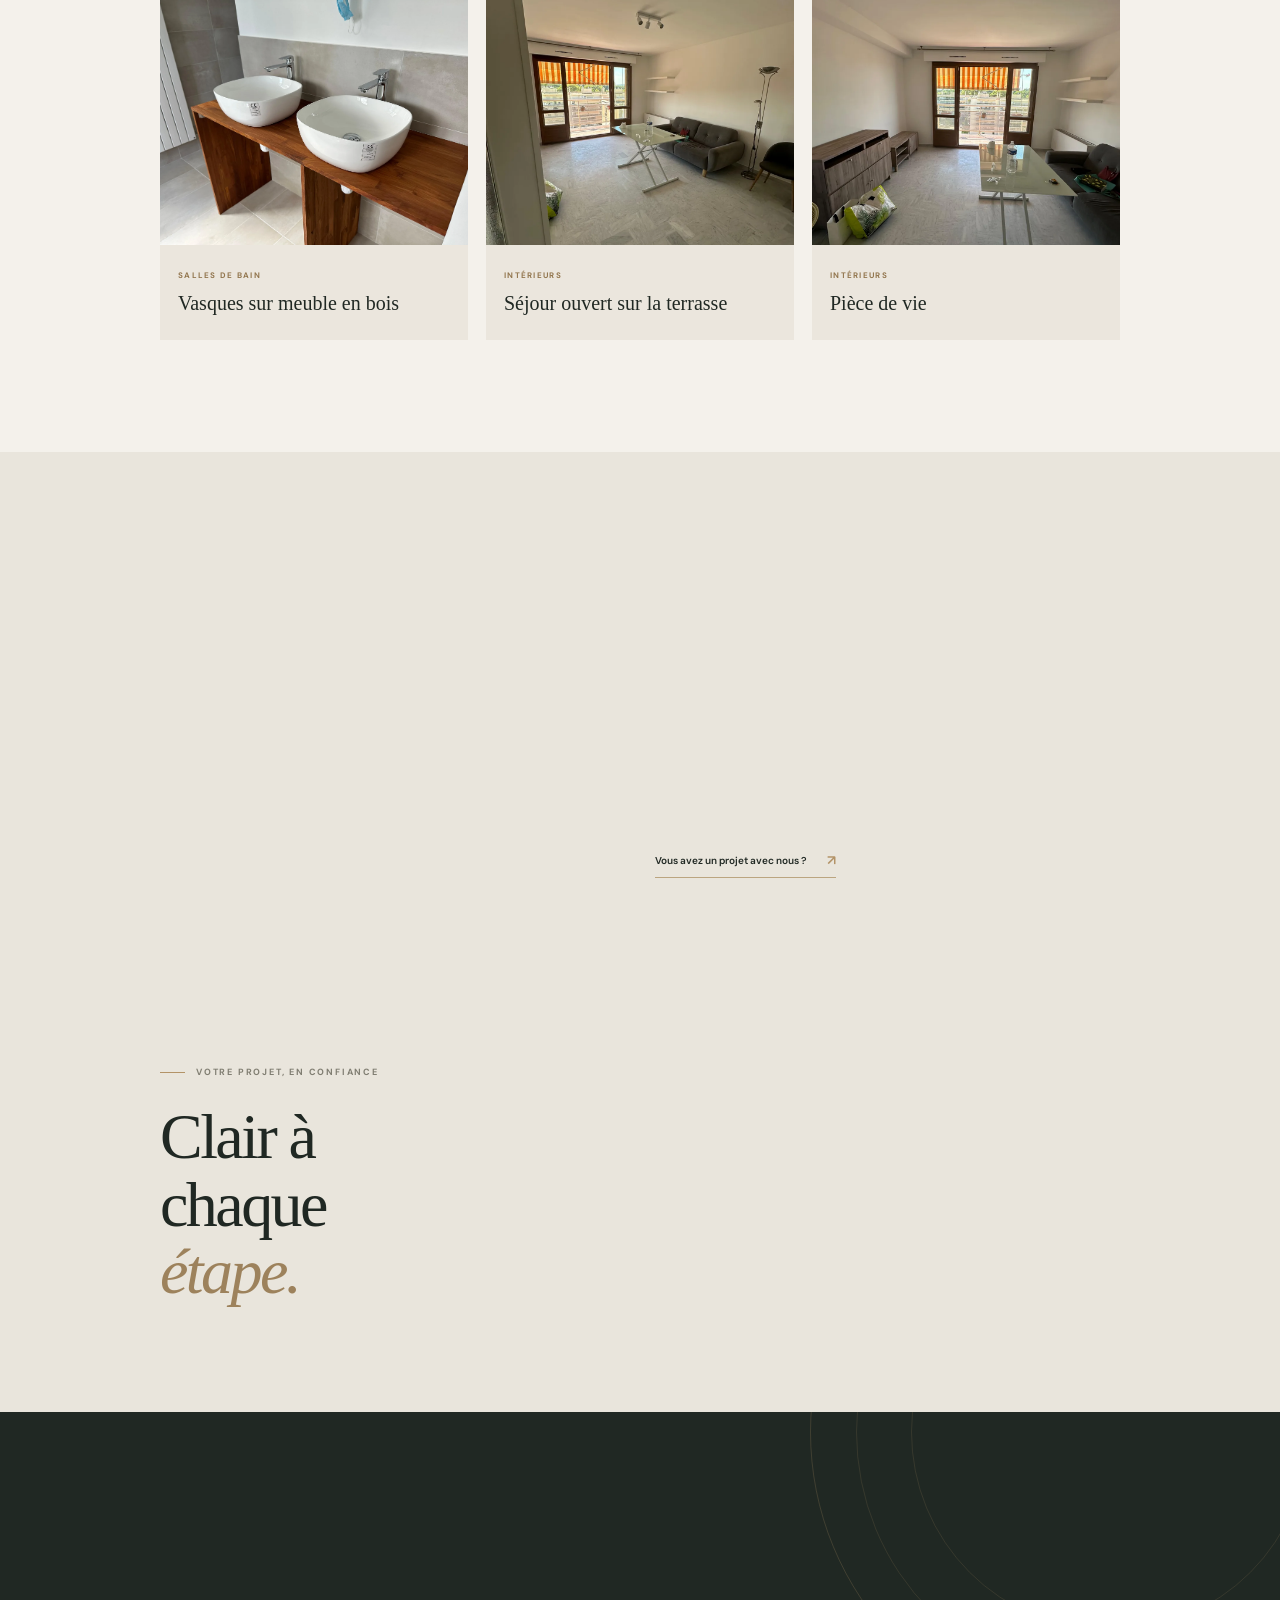
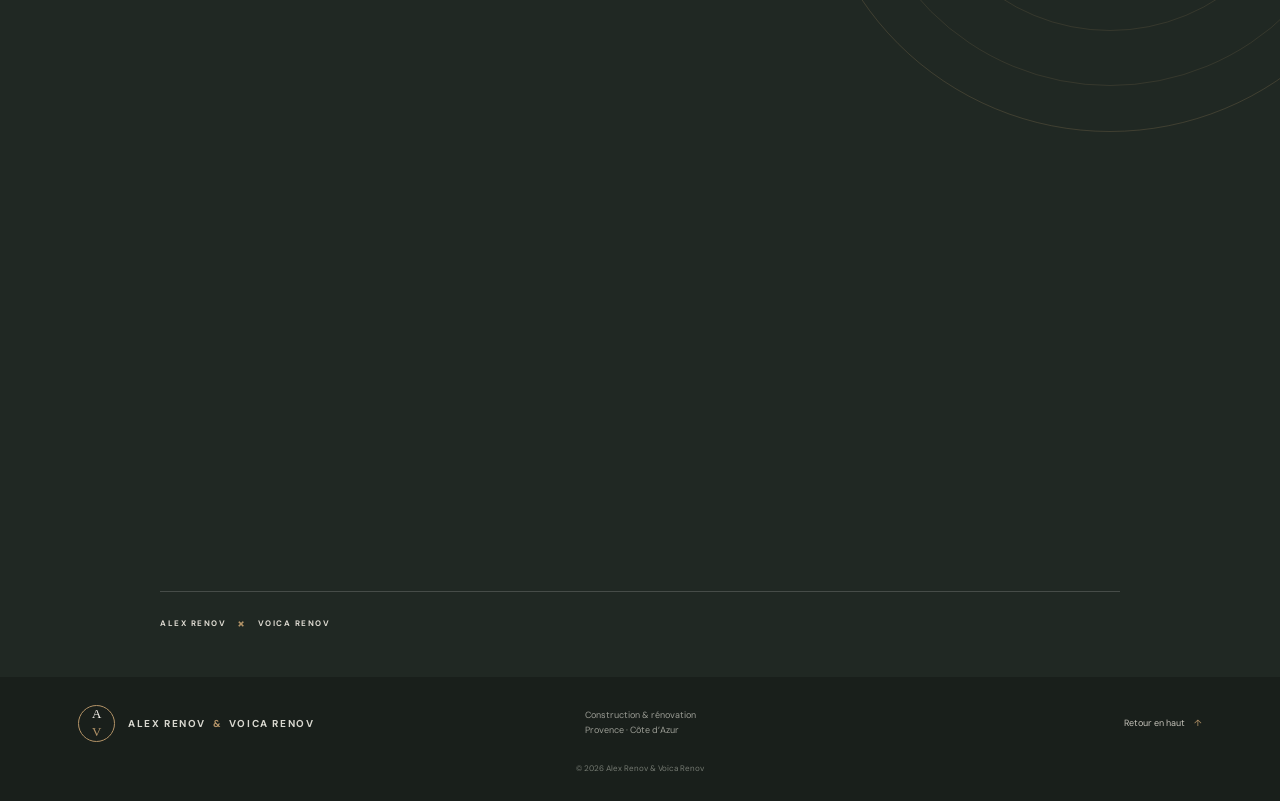
==== commit 96e1600c: "Refine portfolio wording" ====
--- a/index.html
+++ b/index.html
@@ -106,7 +106,7 @@
             <p class="eyebrow"><span></span> PORTFOLIO · CHANTIERS RÉELS</p>
             <h2>Des chantiers,<br /><em>pas des promesses.</em></h2>
           </div>
-          <p>Chaque réalisation sera présentée avec ses propres photos, son type de travaux et sa localisation — avec l’accord de nos clients.</p>
+          <p>Des photos de chantiers réalisés par l’équipe, classées par type de travaux. Les lieux et détails des projets sont ajoutés avec l’accord des clients.</p>
         </div>
         <div class="portfolio-toolbar">
           <div class="portfolio-filters" role="group" aria-label="Filtrer les réalisations">
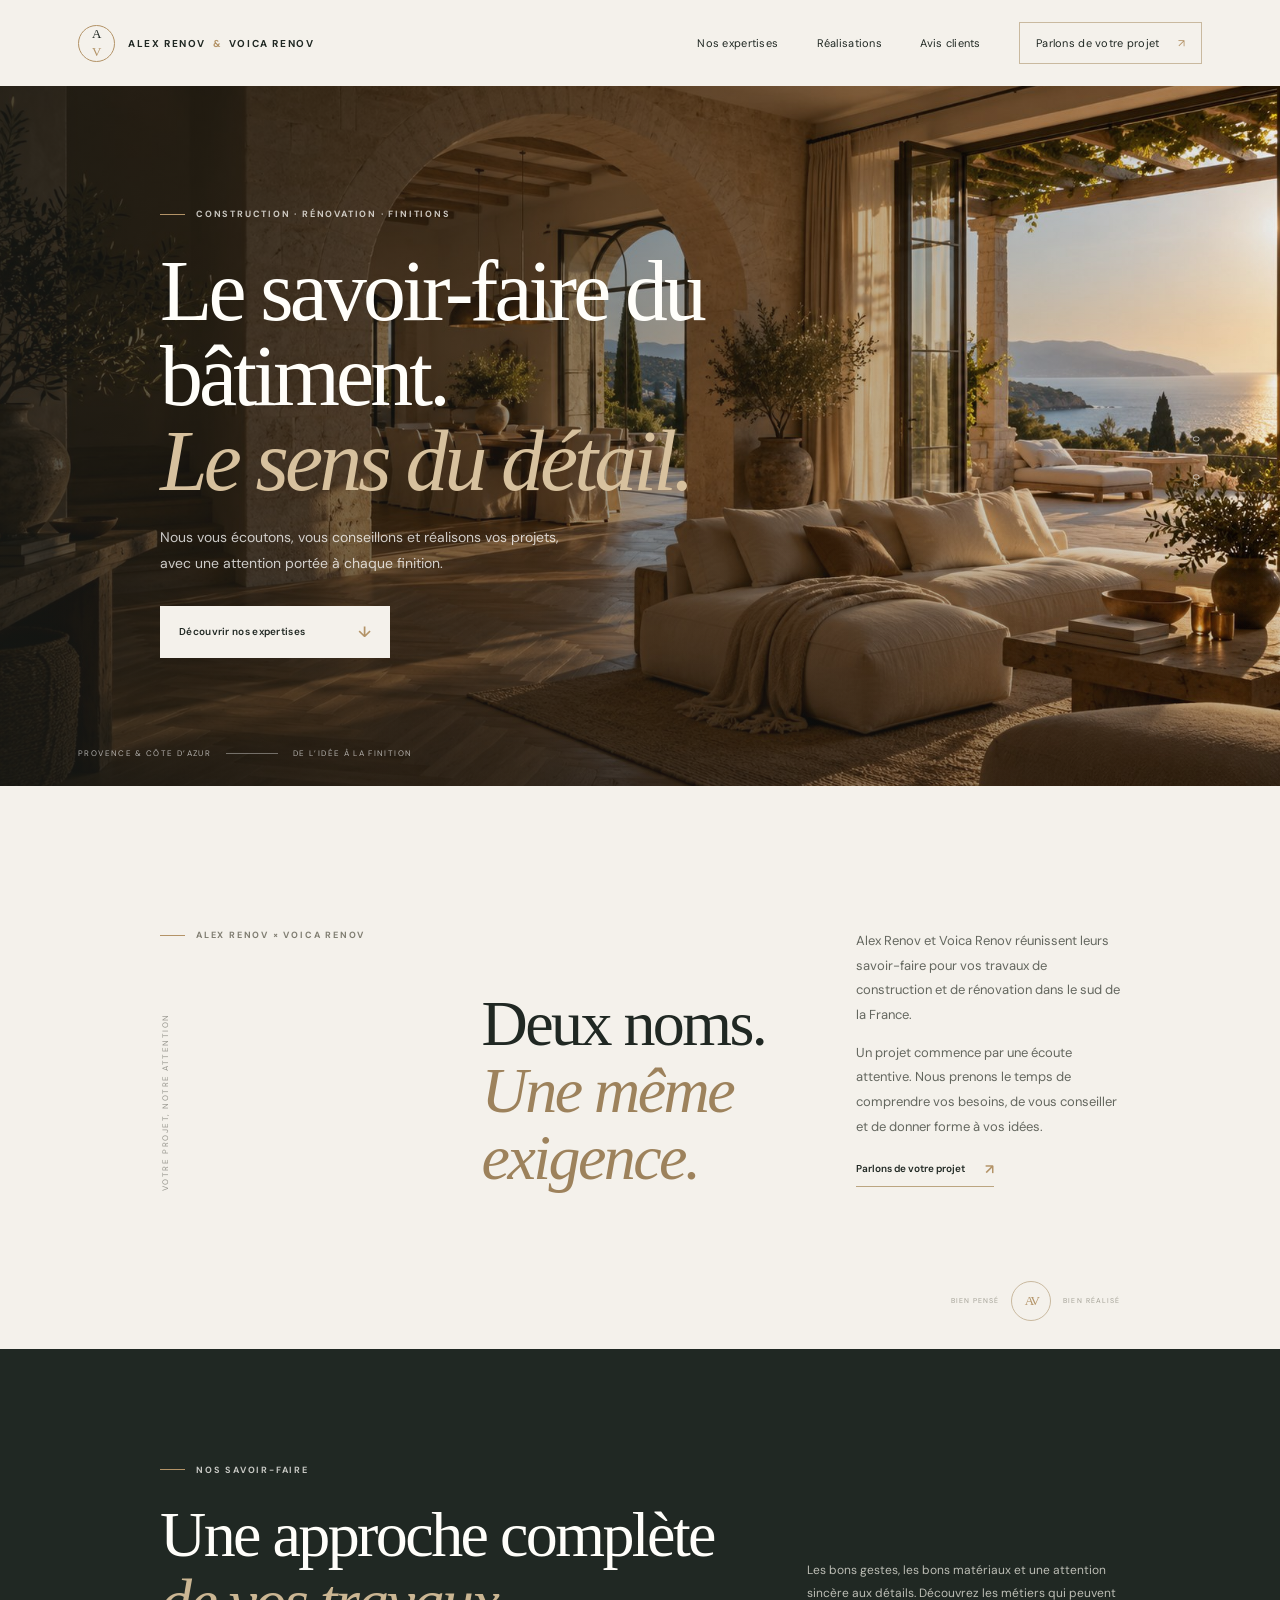
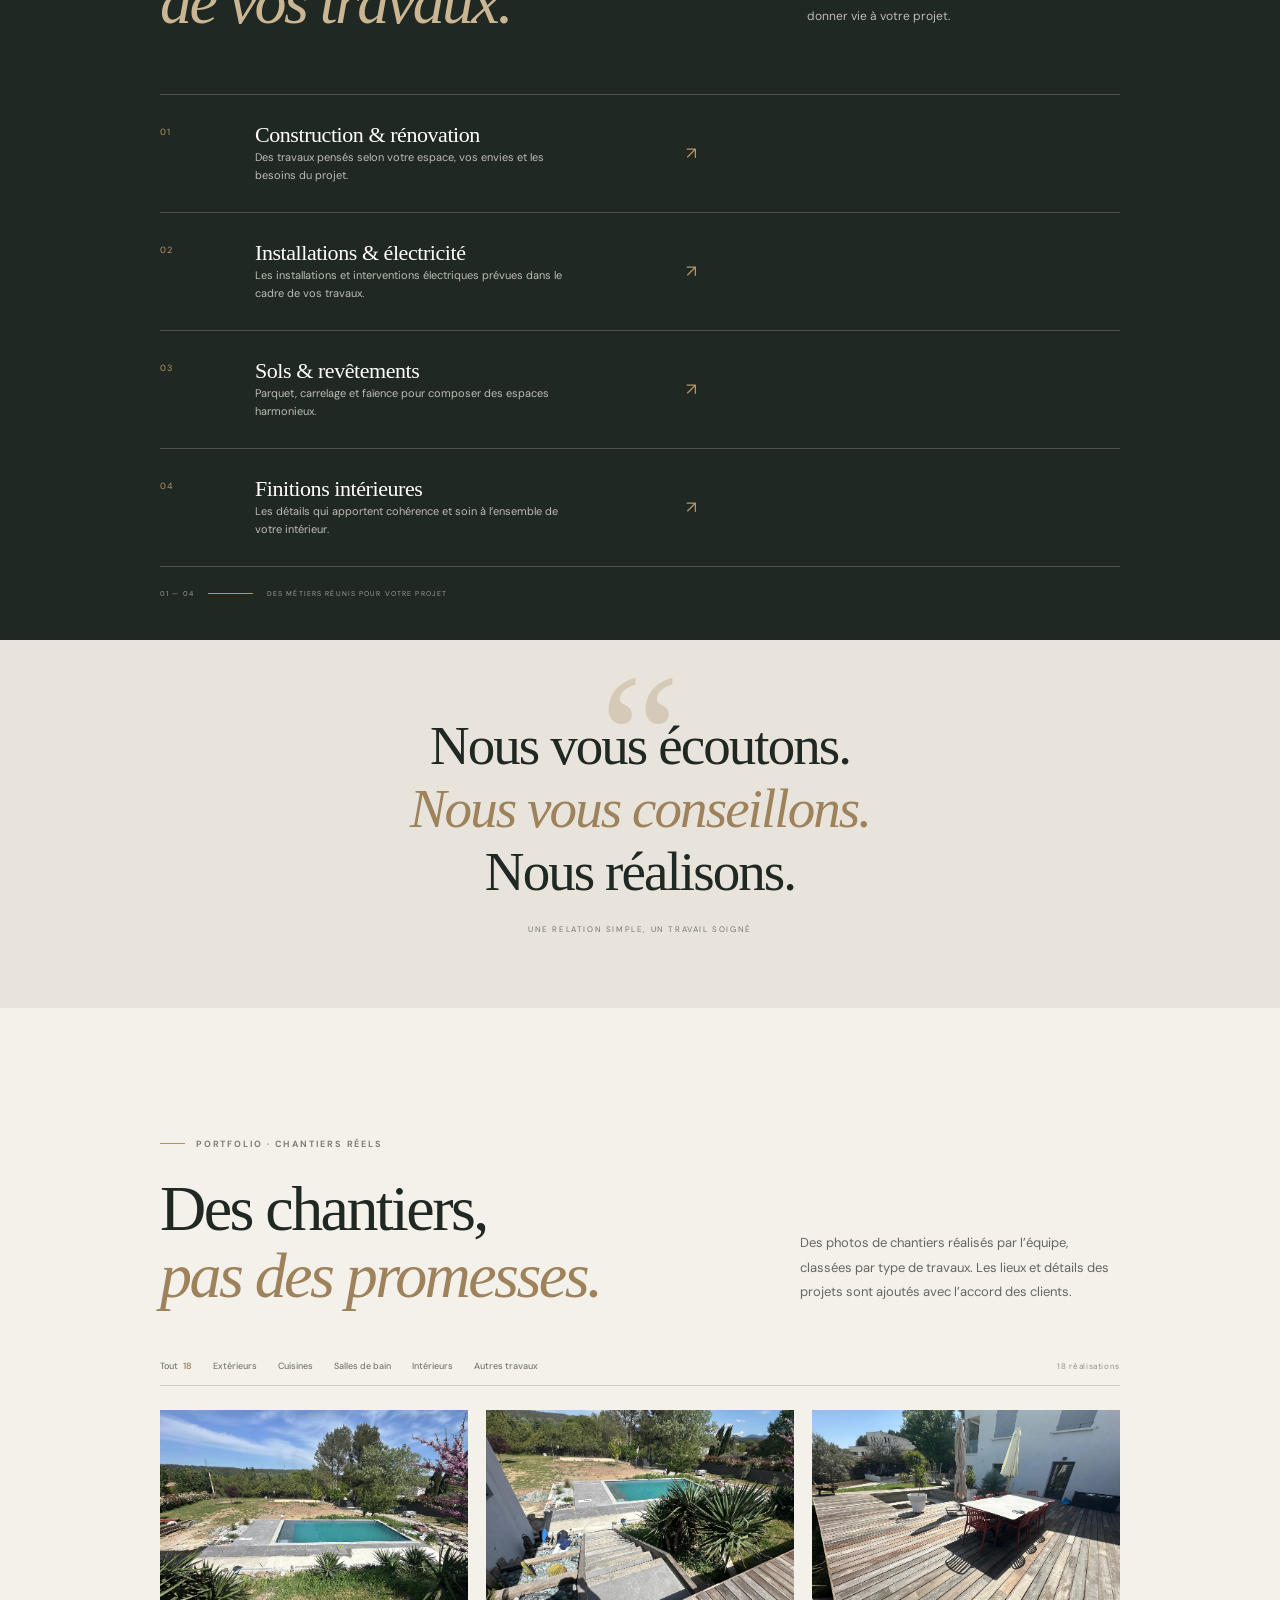
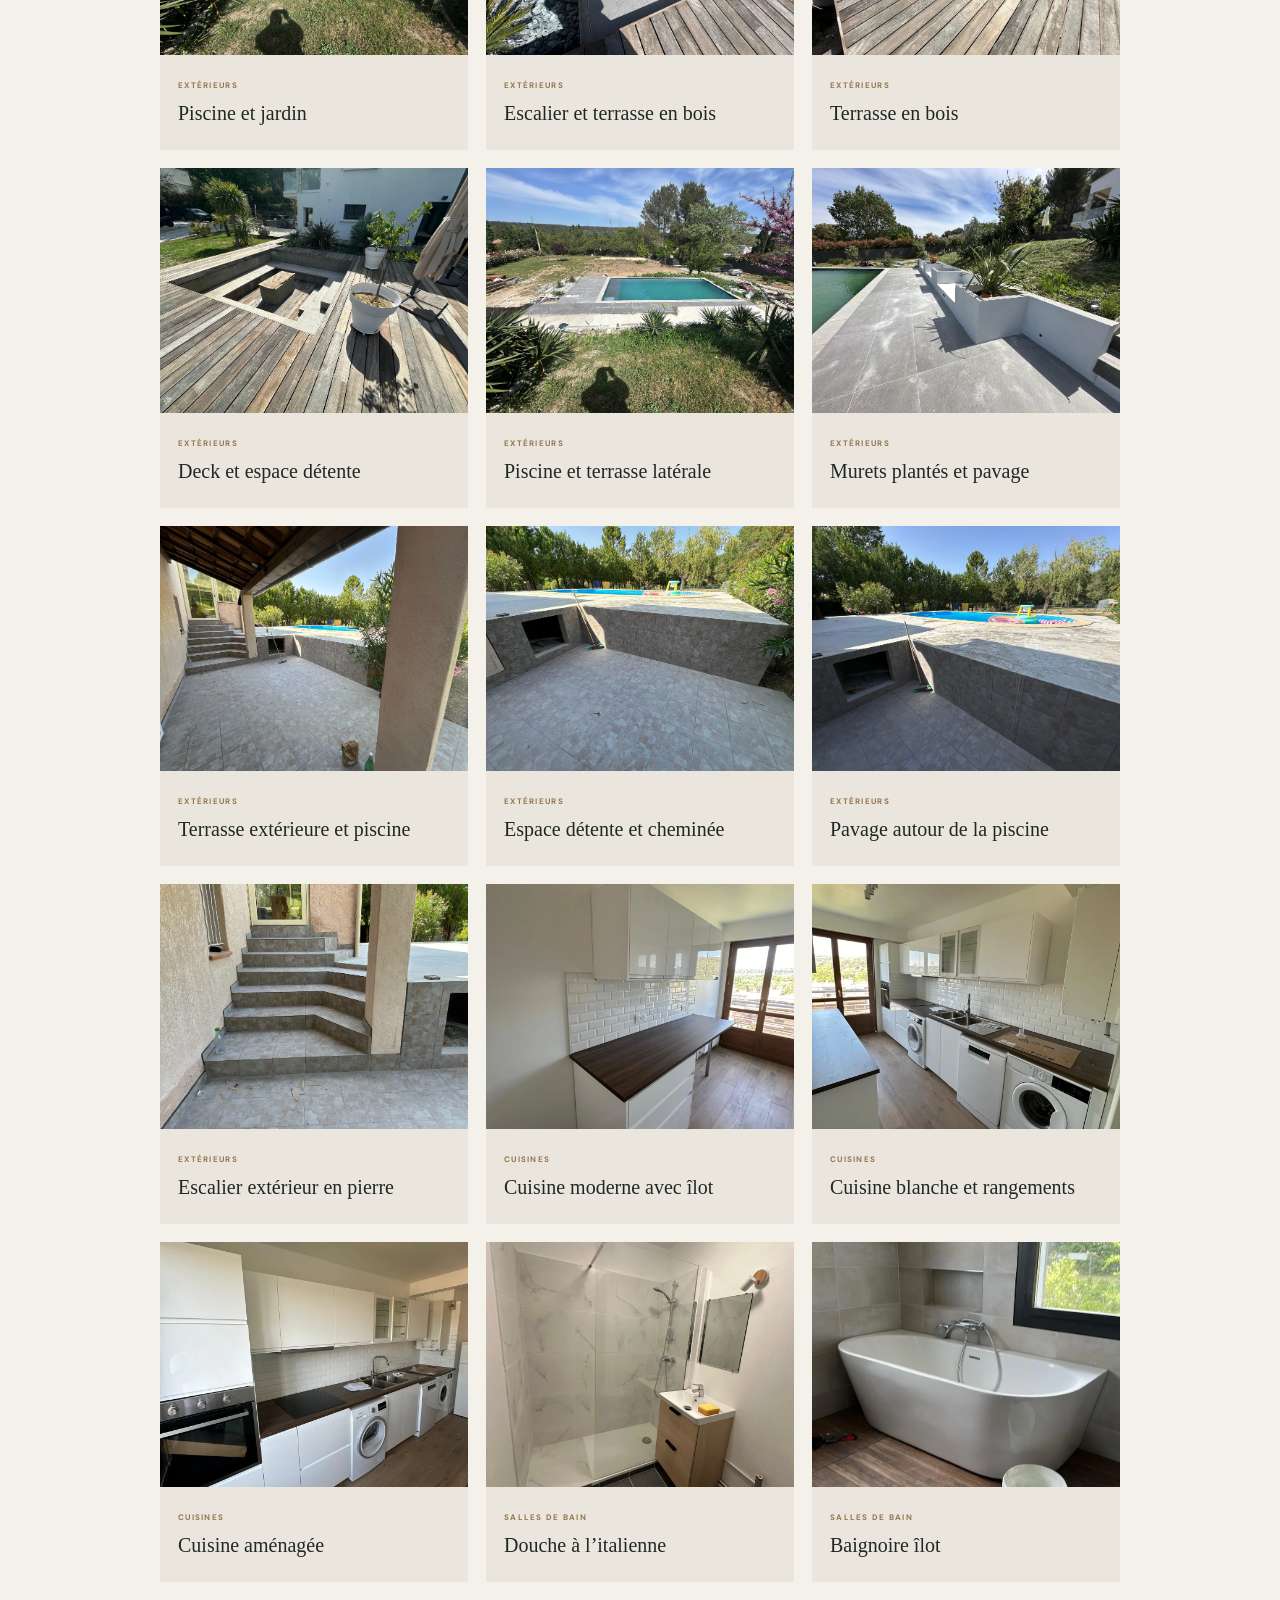
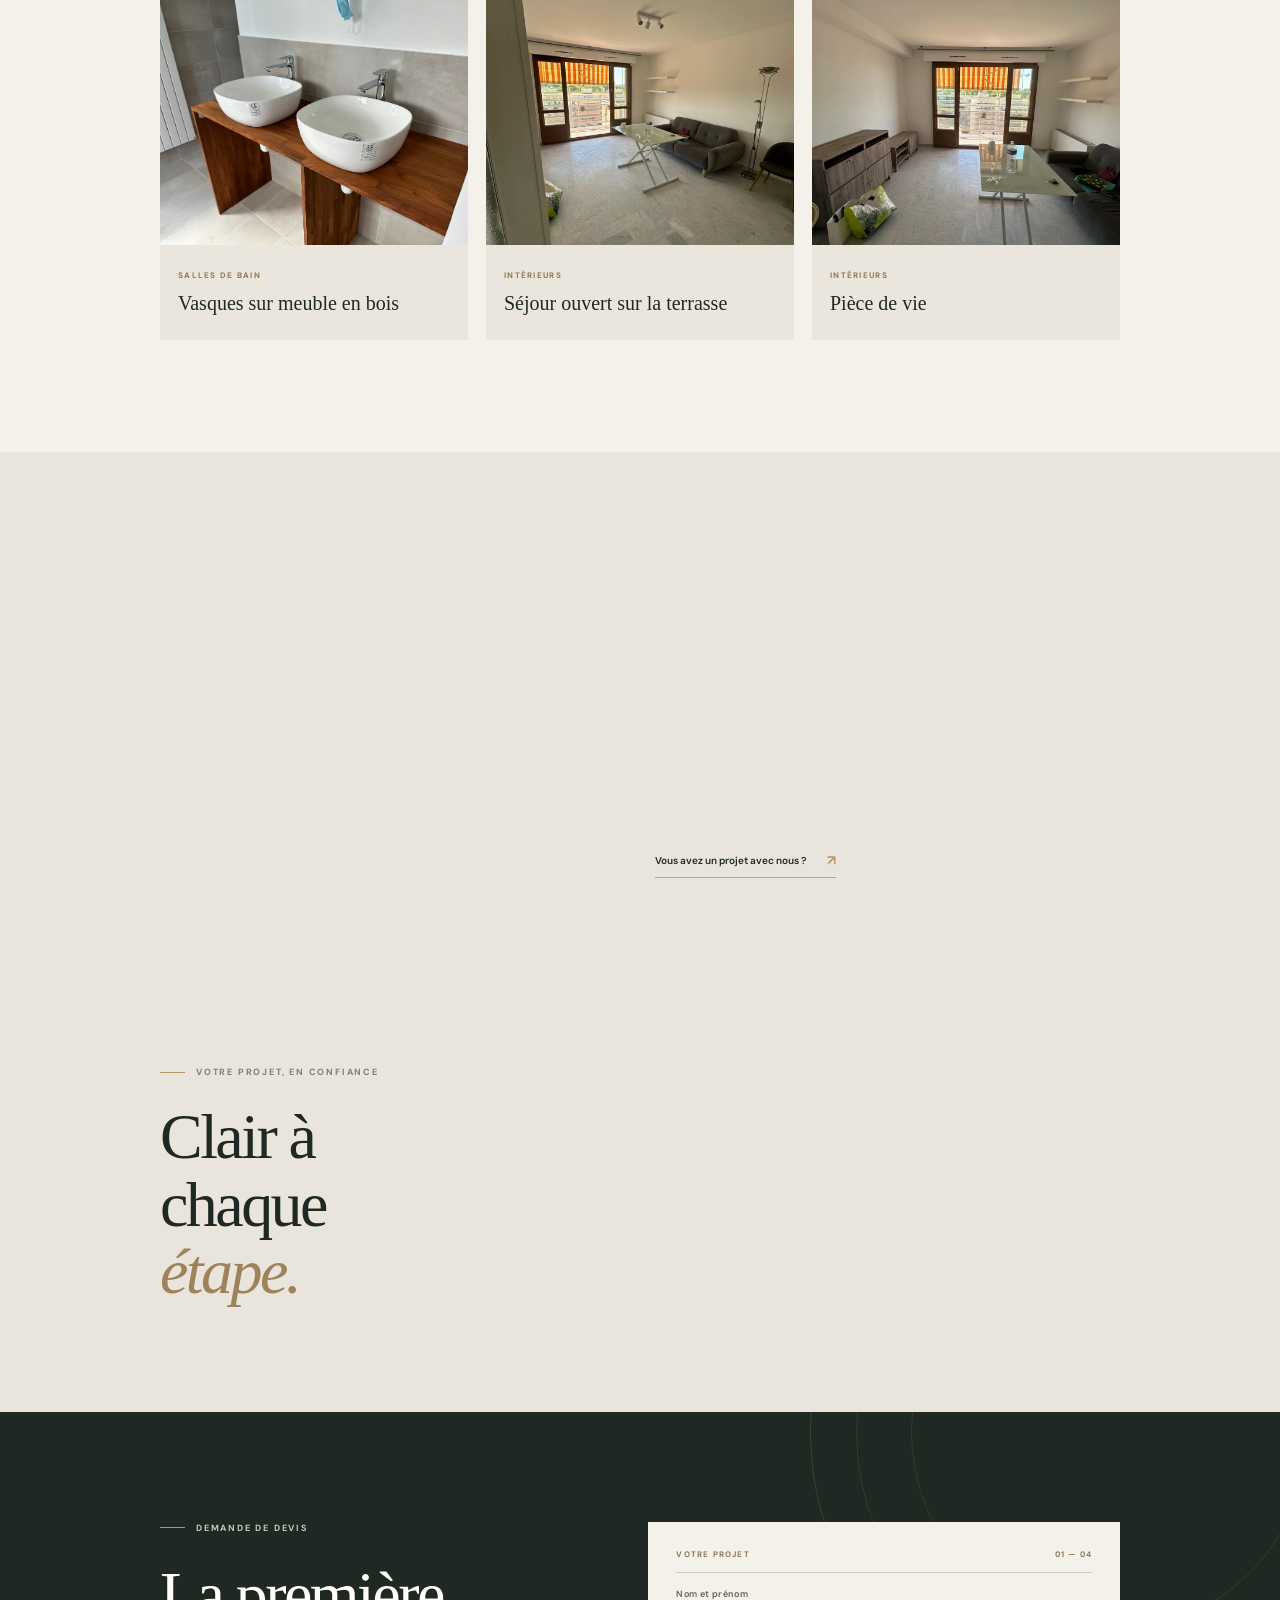
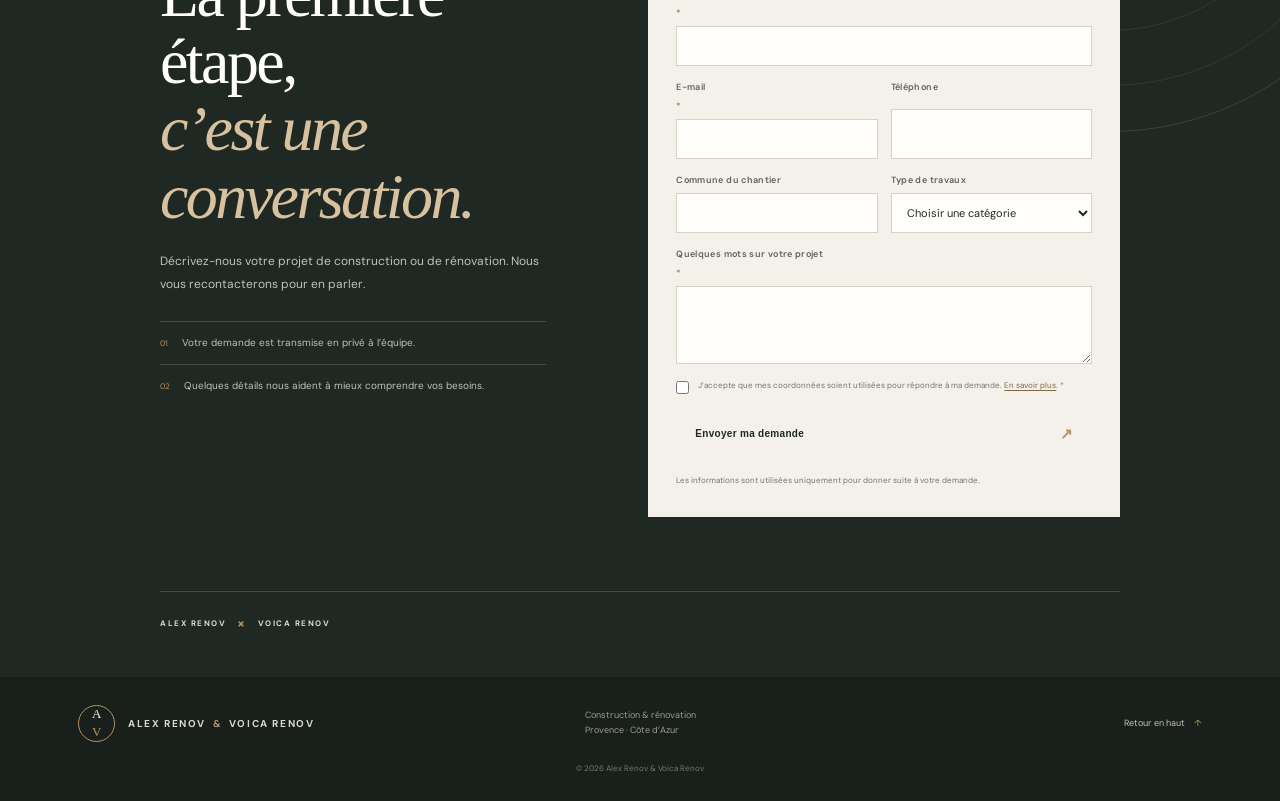
==== commit c0ce0e7d: "Refresh stylesheet cache for responsive layout" ====
--- a/index.html
+++ b/index.html
@@ -9,7 +9,7 @@
     <link rel="preconnect" href="https://fonts.googleapis.com" />
     <link rel="preconnect" href="https://fonts.gstatic.com" crossorigin />
     <link href="https://fonts.googleapis.com/css2?family=DM+Sans:wght@400;500;600;700&family=Manrope:wght@400;500;600;700&display=swap" rel="stylesheet" />
-    <link rel="stylesheet" href="styles.css" />
+    <link rel="stylesheet" href="styles.css?v=4" />
   </head>
   <body>
     <header class="site-header" id="top">
--- a/styles.css
+++ b/styles.css
@@ -184,7 +184,7 @@
   .intro-stamp { right: 8vw; }
   .contact { padding-left: 8vw; padding-right: 8vw; }
 }
-@media (max-width: 650px) {
+@media (max-width: 900px) {
   .site-header { height: 72px; }
   .brand-name { font-size: 8px; letter-spacing: .11em; }
   .brand-mark { width: 33px; height: 33px; }
